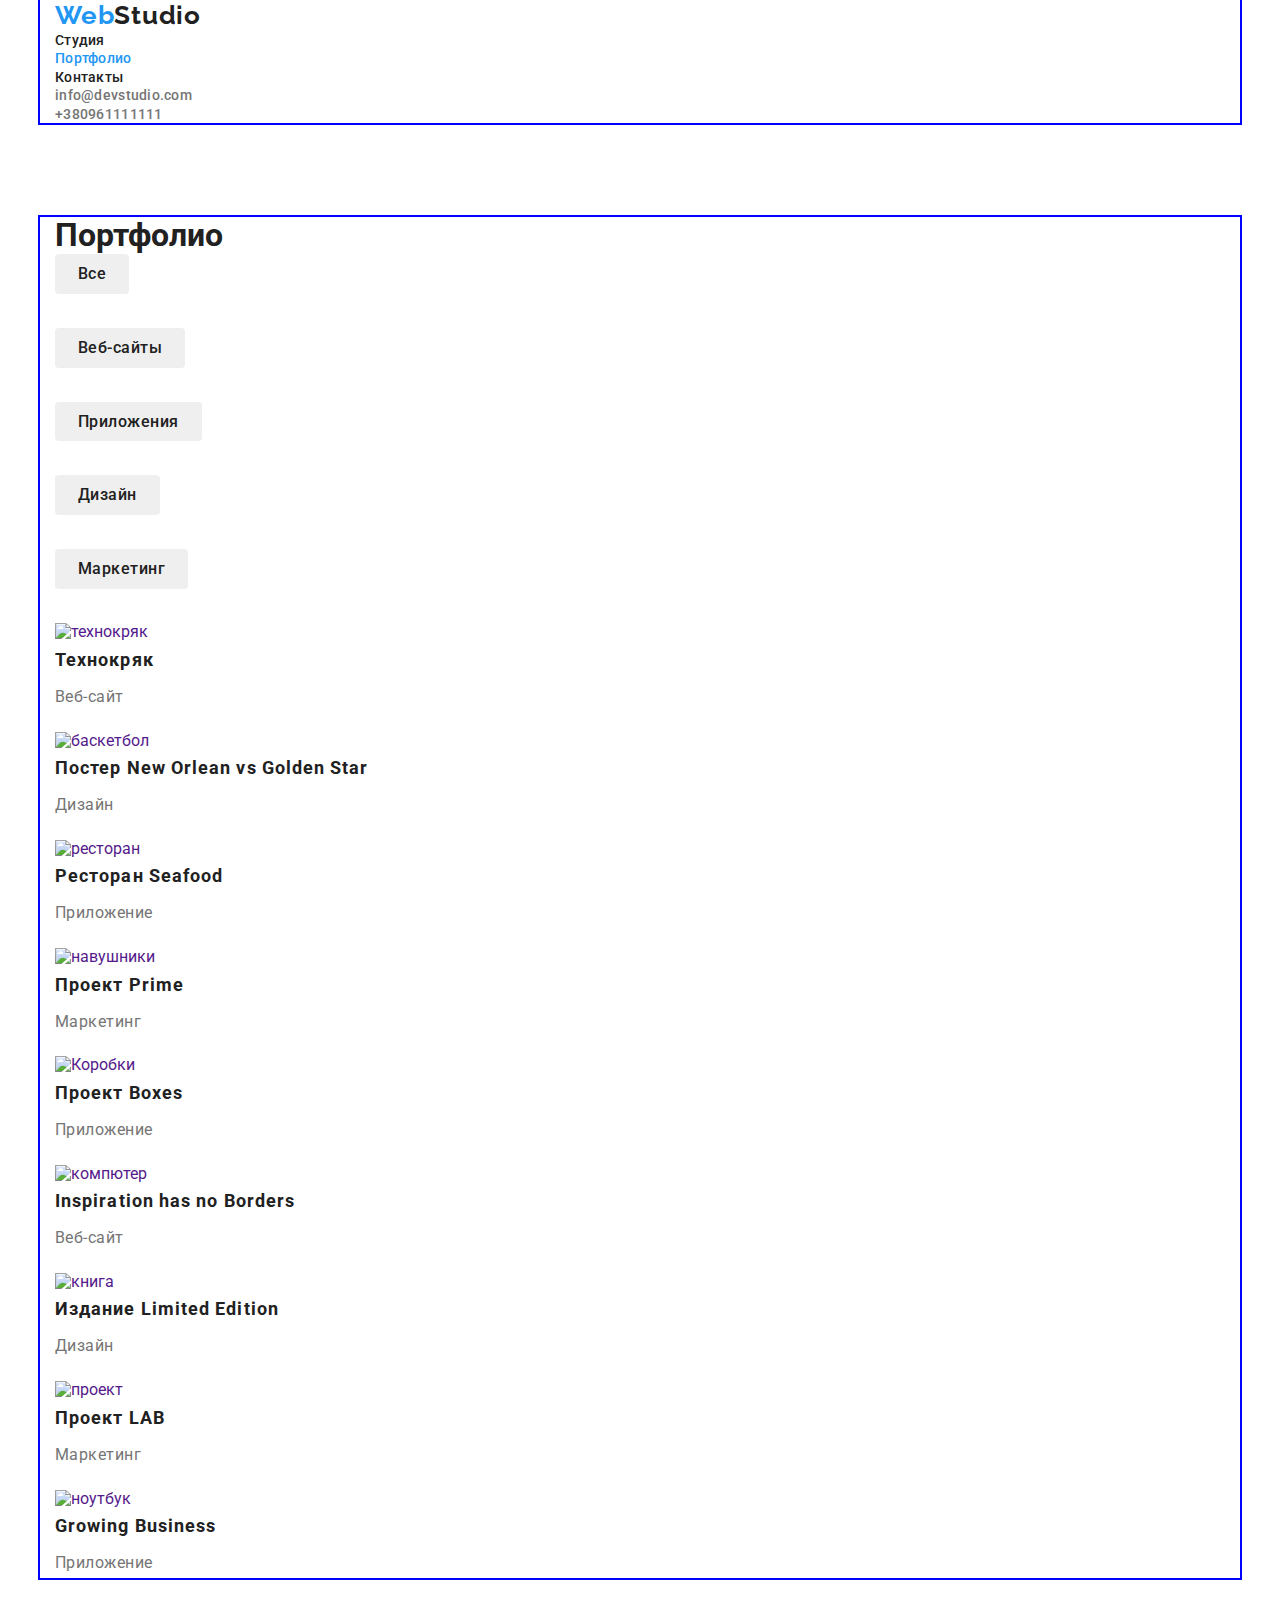
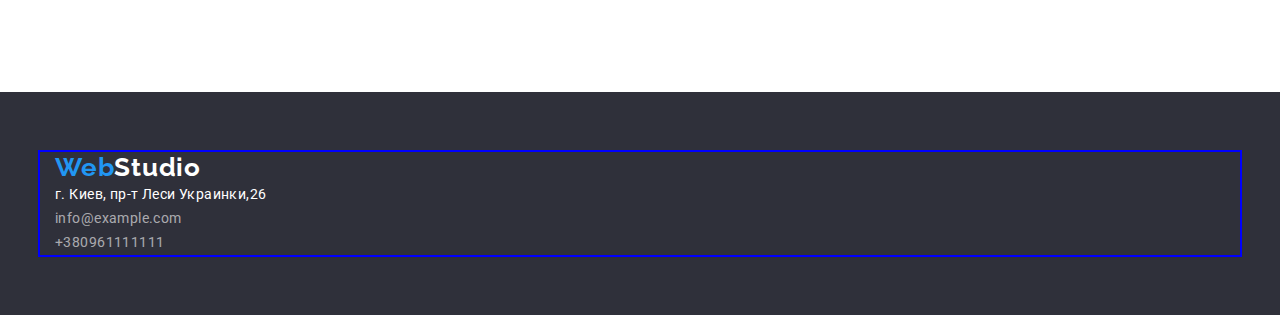
==== portfolio.html @ 2042272e "border" ====
<!DOCTYPE html>
<html lang="ru">
<head>
    <meta charset="UTF-8">
    <meta http-equiv="X-UA-Compatible" content="IE=edge">
    <meta name="viewport" content="width=device-width, initial-scale=1.0">
    <title>goit-markup-hw-02</title>
    <link rel="preconnect" href="https://fonts.googleapis.com">
    <link rel="preconnect" href="https://fonts.gstatic.com" crossorigin>
    <link href="https://fonts.googleapis.com/css2?family=Raleway:wght@700&family=Roboto:wght@400;500;700;900&display=swap" rel="stylesheet">
    <link rel="stylesheet" href="https://cdnjs.cloudflare.com/ajax/libs/modern-normalize/1.1.0/modern-normalize.min.css">
    <link rel="stylesheet" href="./css/styles.css" />
</head>
<body class="body">
    <header class="header">
        <div class="container">
            <nav>
                <a href="" class="logo link">Web<Span class="logo-park link">Studio</Span></a>
                <ul class="site-nav link">
                    <li><a href="./index.html" class="link">Студия</a></li>
                    <li><a href="" class="link current">Портфолио</a></li>
                    <li><a href="" class="link">Контакты</a></li>
                </ul>
            </nav>
            <ul class=" contact-type list">
                <li><a href="mailto:info@devstudio.com" class="link">info@devstudio.com</a></li>
                <li><a href="tel:+380961111111" class="link">+380961111111</a></li>
            </ul>
        </div>
    </header>
    <main>
        <section class="position">
            <div class="container">
                <h1>Портфолио</h1>
                <ul class="portfolio-section list">
                    <li><button type="button" class="button-item">Все</button></li>
                    <li><button type="button" class="button-item">Веб-сайты</button></li>
                    <li><button type="button" class="button-item">Приложения</button></li>
                    <li><button type="button" class="button-item">Дизайн</button></li>
                    <li><button type="button" class="button-item">Маркетинг</button></li>
                </ul>
                <ul>
                    <li>
                        <a href="" class="portfolio link">
                            <img src="./images/photo8.jpg" alt="технокряк" width="370">
                            <div>
                                <h2 class="name link">Технокряк</h2>
                                <p class="descriptions link">Веб-сайт</p>
                            </div>
                        </a>
                    </li>
                    <li>
                        <a href="" class="portfolio link">
                            <img src="./images/photo9.jpg" alt="баскетбол" width="370">
                            <div>
                                <h2 class="name link">Постер New Orlean vs Golden Star</h2>
                                <p class="descriptions link">Дизайн</p>
                            </div>
                        </a>
                    </li>
                    <li>
                        <a href="" class="portfolio link">
                            <img src="./images/photo10.jpg" alt="ресторан" width="370">
                            <div>
                                <h2 class="name link">Ресторан Seafood</h2>
                                <p class="descriptions link">Приложение</p>
                            </div>
                        </a>
                    </li>
                    <li>
                        <a href="" class="portfolio link">
                            <img src="./images/photo11.jpg" alt="навушники" width="370">
                            <div>
                                <h2 class="name link">Проект Prime</h2>
                                <p class="descriptions link">Маркетинг</p>
                            </div>
                        </a>
                    </li>
                    <li>
                        <a href="" class="portfolio link">
                            <img src="./images/photo12.jpg" alt="Коробки" width="370">
                           <div>
                                <h2 class="name link">Проект Boxes</h2>
                                <p class="descriptions link">Приложение</p>
                           </div>
                        </a>
                    </li>
                    <li>
                        <a href="" class="portfolio link">
                            <img src="./images/photo13.jpg" alt="компютер" width="370">
                            <div>
                                <h2 class="name link">Inspiration has no Borders</h2>
                                <p class="descriptions link">Веб-сайт</p>
                            </div>
                        </a>
                    </li>
                    <li>
                        <a href="" class="portfolio link">
                            <img src="./images/photo14.jpg" alt="книга" width="370">
                            <div>
                                <h2 class="name link">Издание Limited Edition</h2>
                                <p class="descriptions link">Дизайн</p>
                            </div>
                        </a>
                    </li>
                    <li>
                        <a href="" class="portfolio link">
                            <img src="./images/photo15.jpg" alt="проект" width="370">
                            <div>
                                <h2 class="name link">Проект LAB</h2>
                                <p class="descriptions link">Маркетинг</p>
                            </div>
                        </a>
                    </li>
                    <li>
                        <a href="" class="portfolio link">
                            <img src="./images/photo16.jpg" alt="ноутбук" width="370">
                            <div>
                                <h2 class="name link">Growing Business</h2>
                                <p class="descriptions link">Приложение</p>
                           </div>
                        </a>
                    </li>
                </ul>
            </div>

    </section>
</main>
<footer class="footer">
    <div class="container">
        <a href="" class="logo link">Web<Span class="logo-page link">Studio</Span></a>
        <address class="footer-page list">
            <ul>
                <li><a href="" class="footer-link link">г. Киев, пр-т Леси Украинки,26</a></li>
                <li><a href="mailto:info@example.com" class="link">info@example.com</a></li>
                <li><a href="tel:+380961111111" class="link ">+380961111111</a></li>
            </ul>
        </address>
    </div>
</footer>
</body>
</html>
---- css/styles.css ----
html{
    box-sizing: border-box;
}

*,
*::before 
*::after {
    box-sizing: inherit;
}
:root{
    --primary-tex-color: #212121;
    --title-text-color: #757575;
    --accent-color: #2F303A;
    --link-color: #2196F3;
    --item-color: #FFFFFF;
    --button-color: #188CE8;
    --adress-color:rgba(255, 255, 255, 0.6); 
}
.body{
    font-family: "Roboto", sans-serif;
    color: var(--primary-tex-color);
}
ul{
    list-style: none;
    padding: 0;
    margin: 0;
}
.link{
    text-decoration: none;
}
h1,
h2,
h3,
p{
    padding: 0;
    margin: 0;
}
.container{
    margin: 0 auto;
    padding-left: 15px;
    padding-right: 15px;
    width: 1200px;
    outline: 2px solid blue
}
/*------------------------------LOGO------------*/

.logo{
    color:var(--link-color);
    font-family: 'Raleway';
    font-weight: 700;
    font-size: 26px;
    line-height: 1.19;
    letter-spacing: 0.03em;
    text-decoration: none;
    margin-bottom: 25px;
    margin-top: 24px;
    margin-right: 93px;
}

.logo-park{
    color: var(--primary-tex-color);
}
/*------------------------------PAGES------------*/

.site-nav .link{
    color: var(--primary-tex-color);
    font-weight: 500;
    font-size: 14px;
    line-height: 1.14;
    letter-spacing: 0.02em;
    text-decoration: none;
}
.site-nav .link:hover, 
.site-nav .link:focus{
    color: var(--link-color);
}
.site-nav .current{
    color: var(--link-color);
}   

/*------------------------------CONTACT------------*/

.contact-type .link{
    color: var(--title-text-color);
    font-weight: 500;
    font-size: 14px;
    line-height: 1.14;
    letter-spacing: 0.02em;
}

.contact-type .link:hover,
.contact-type .link:focus{
    color: var(--link-color);
}
/*------------------------------BISNESS------------*/
.bisness{
    background-color: var(--accent-color);
    line-height: 1.36;
    text-align: center;
    letter-spacing: 0.06em;
    padding-top: 200px;
    padding-bottom: 200px;
}
.bisness-title{
    color: var(--item-color);
    margin-top: 0;
    font-weight: 900;
    font-size: 44px;
    margin-bottom: 30px;
}
.button{
    color: var(--item-color);
    background-color: var(--link-color);
    border-radius: 4px;
    padding: 10px 32px;
    display: inline-block;
    align-items: center;
    font-family: inherit;
    font-weight: 700;
    font-size: 16px;
    line-height: 1.87;
    letter-spacing: 0.06em;
    cursor: pointer;
    margin-top: 0px;
    margin-bottom: 200px;
}

.button-list:hover,
.button-list:focus{
background-color:var(--button-color);
}
.button-item{
    color: var(--primary-tex-color);
    font-family: inherit;
    border-radius: 4px;
    padding: 6px 22px;
    font-weight: 500;
    font-size: 16px;
    line-height: 1.62;
    text-align: center;
    letter-spacing: 0.03em;
    cursor: pointer;
    text-align: center;
    border: 1px solid transparent;
    margin-top: 0px;
    margin-bottom: 34px;
    
}
.button-item:hover,
.button-item:focus{
    color: var(--item-color);
    background-color: var(--link-color);
}
/*------------------------------stage------------*/

.section-title{
    padding-top: 94px;
    padding-bottom: 10px;
}
.section-item .title{
    color: var(--primary-tex-color);
    font-weight: 700;
    font-size: 14px;
    line-height: 1.14;
    letter-spacing: 0.03em;
    text-transform:uppercase ;
    margin-top: 0px;
    margin-bottom: 10px;
}
.section-item .text{
    color: var(--title-text-color);
    font-size: 14px;
    line-height: 1.71;
    letter-spacing: 0.03em;
    margin-top: 0px;
    margin-bottom: 94px;
}
/*------------------------------WORK------------*/

.section-work{
    color: var(--primary-tex-color);
    font-weight: 700;
    font-size: 36px;
    line-height: 1.16;
    text-align: center;
    letter-spacing: 0.03em;
    margin-top: 0px;
    margin-bottom: 50px;
}
.icons{
    margin-top: 0px;
    margin-bottom: 94px;
}
.section-work-time{
    color: var(--primary-tex-color);
    font-weight: 700;
    font-size: 36px;
    line-height: 1.16;
    text-align: center;
    letter-spacing: 0.03em;
    padding-top: 94px;
    padding-bottom: 50px;
}

.hero{
    color: var(--primary-tex-color);
    font-weight: 500;
    font-size: 16px;
    line-height: 1.18;
    letter-spacing: 0.03em;
    margin-top: 0px;
    margin-bottom: 10px;
}
.specialty{
    color: var(--title-text-color);
    font-size: 16px;
    line-height: 1.18;
    letter-spacing: 0.03em;
    margin-top: 0px;
    margin-bottom: 30px;
}
/*------------------------------FOOTTER------------*/

.footer{
    background-color: var(--accent-color);
    padding-bottom: 60px;
    padding-top: 60px;
}

.logo-page{
    color: var(--item-color);
}

.footer-page .link{
    color: var(--adress-color);
    font-style: normal;
    font-size: 14px;
    line-height: 1.71;
    letter-spacing: 0.03em;
}
.footer-page .footer-link{
    color: var(--item-color);
    margin-top: 0px;
    margin-bottom: 9px;
}

.footer-page .link:hover,
.footer-page .link:focus{
    color: var(--item-color);
}
    
/*------------------------------PORTFOLIO------------*/


.position{
    padding-top: 94px;
    padding-bottom: 94px;
}
.portfolio .name{
    color: var(--primary-tex-color);
    font-weight: 700;
    font-size: 18px;
    line-height: 2;
    letter-spacing: 0.06em;
    margin-top: 0px;
    margin-bottom: 4px;
}

.position .descriptions{
    color: var(--title-text-color);
    font-size: 16px;
    line-height: 1.87;
    letter-spacing: 0.03em;
    margin-top: 0px;
    margin-bottom: 20px;
}
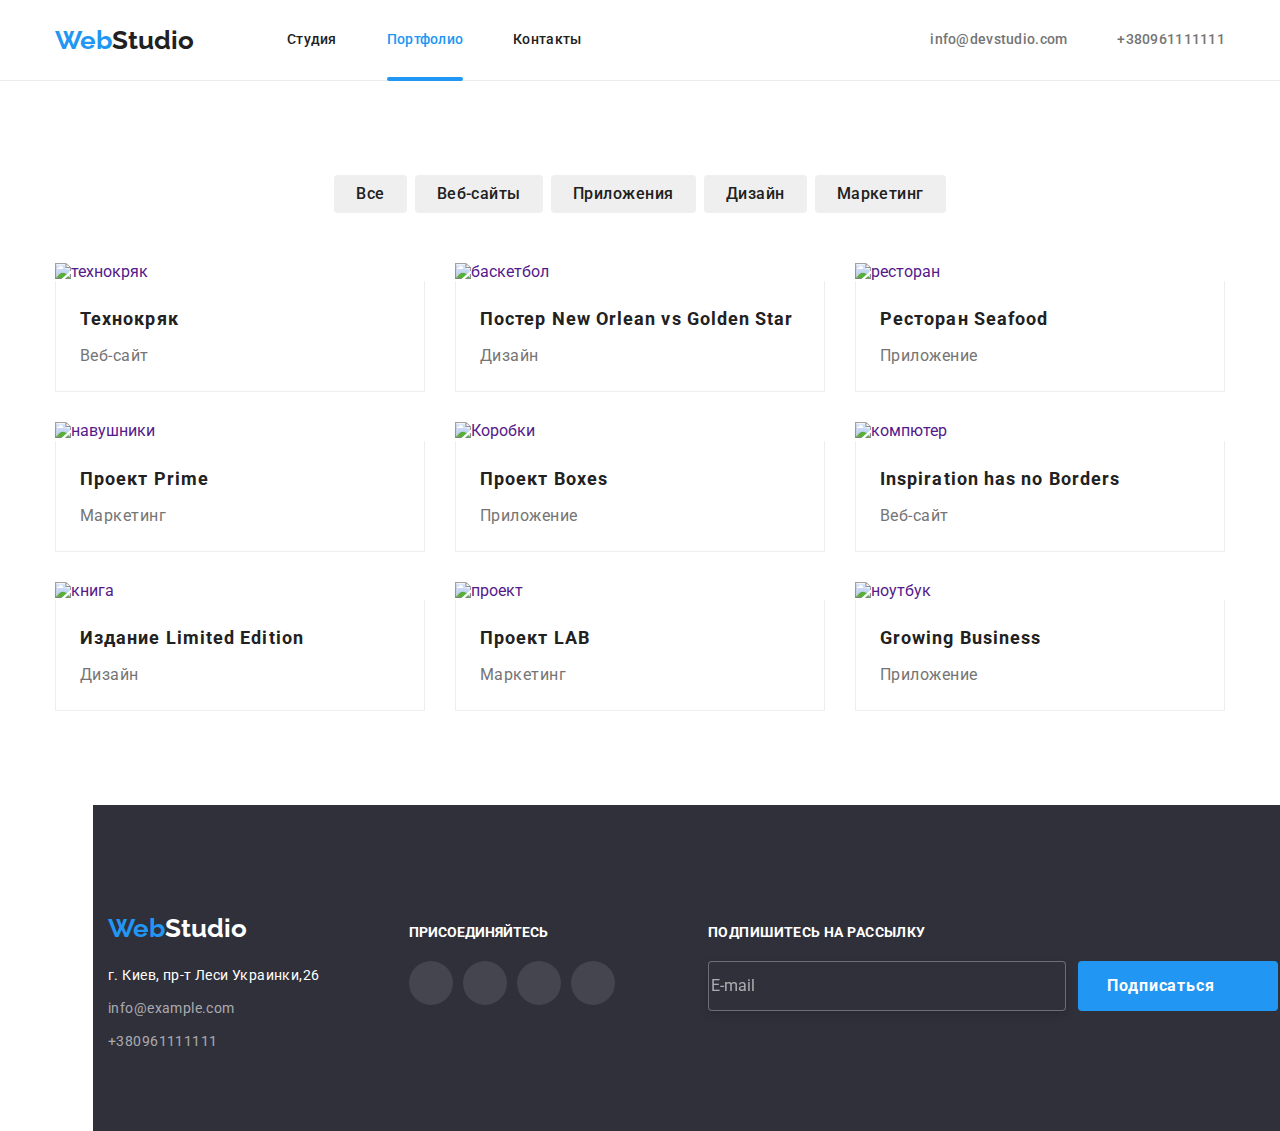
==== commit 431f0731: "дз7" ====
--- a/portfolio.html
+++ b/portfolio.html
@@ -1,142 +1,282 @@
 <!DOCTYPE html>
 <html lang="ru">
+
 <head>
     <meta charset="UTF-8">
     <meta http-equiv="X-UA-Compatible" content="IE=edge">
     <meta name="viewport" content="width=device-width, initial-scale=1.0">
-    <title>goit-markup-hw-02</title>
+    <title>goit-markup-hw-07</title>
     <link rel="preconnect" href="https://fonts.googleapis.com">
     <link rel="preconnect" href="https://fonts.gstatic.com" crossorigin>
-    <link href="https://fonts.googleapis.com/css2?family=Raleway:wght@700&family=Roboto:wght@400;500;700;900&display=swap" rel="stylesheet">
-    <link rel="stylesheet" href="https://cdnjs.cloudflare.com/ajax/libs/modern-normalize/1.1.0/modern-normalize.min.css">
-    <link rel="stylesheet" href="./css/styles.css" />
+    <link
+        href="https://fonts.googleapis.com/css2?family=Raleway:wght@700&family=Roboto:wght@400;500;700;900&display=swap"
+        rel="stylesheet">
+    <link rel="stylesheet"
+        href="https://cdnjs.cloudflare.com/ajax/libs/modern-normalize/1.1.0/modern-normalize.min.css">
+    <link rel="stylesheet" href="./css/main.min.css">
+
 </head>
-<body class="body">
+
+<body>
     <header class="header">
-        <div class="container">
-            <nav>
-                <a href="" class="logo link">Web<Span class="logo-park link">Studio</Span></a>
-                <ul class="site-nav link">
-                    <li><a href="./index.html" class="link">Студия</a></li>
-                    <li><a href="" class="link current">Портфолио</a></li>
-                    <li><a href="" class="link">Контакты</a></li>
+        <div class="container container__header">
+            <nav class="header-nav">
+                <a href="" class="logo">Web<Span class="logo__park">Studio</Span></a>
+                <ul class="site-nav">
+                    <li class="site-nav__item"><a href="./index.html" class="site-nav__link">Студия</a></li>
+                    <li class="site-nav__item"><a href="" class="site-nav__link site-nav__link--current">Портфолио</a>
+                    </li>
+                    <li class="site-nav__item"><a href="" class="site-nav__link">Контакты</a></li>
                 </ul>
             </nav>
-            <ul class=" contact-type list">
-                <li><a href="mailto:info@devstudio.com" class="link">info@devstudio.com</a></li>
-                <li><a href="tel:+380961111111" class="link">+380961111111</a></li>
+            <ul class="contact-top">
+                <li class="contact-top__item">
+                    <a href="mailto:info@devstudio.com" class="contact-top__link link">
+                        <svg class="contact-top__icon" width="16" height="12">
+                            <use href="./images/icons.svd/symbol-defs.svg#icon-gmail"></use>
+                        </svg> info@devstudio.com
+                    </a>
+                </li>
+                <li class="contact-top__item">
+                    <a href="tel:+380961111111 " class="contact-top__link link">
+                        <svg class="contact-top__icon" width="10" height="16">
+                            <use href="./images/icons.svd/symbol-defs.svg#icon-smartphone"></use>
+                        </svg> +380961111111
+                    </a>
+                </li>
             </ul>
         </div>
     </header>
-    <main>
-        <section class="position">
-            <div class="container">
-                <h1>Портфолио</h1>
-                <ul class="portfolio-section list">
-                    <li><button type="button" class="button-item">Все</button></li>
-                    <li><button type="button" class="button-item">Веб-сайты</button></li>
-                    <li><button type="button" class="button-item">Приложения</button></li>
-                    <li><button type="button" class="button-item">Дизайн</button></li>
-                    <li><button type="button" class="button-item">Маркетинг</button></li>
-                </ul>
-                <ul>
-                    <li>
-                        <a href="" class="portfolio link">
+<main>
+    <section class="section">
+        <div class="container">
+            <h1 class="visually-hidden">Портфолио</h1>
+            <ul class="button list">
+                <li class="button__link"><button type="button" class="button__item">Все</button></li>
+                <li class="button__link"><button type="button" class="button__item">Веб-сайты</button></li>
+                <li class="button__link"><button type="button" class="button__item">Приложения</button></li>
+                <li class="button__link"><button type="button" class="button__item">Дизайн</button></li>
+                <li class="button__link"><button type="button" class="button__item">Маркетинг</button></li>
+            </ul>
+            <ul class="features-title">
+                <li class="feature">
+                    <a href="" class="feature__portfolio link">
+                        <div class="feature__box">
                             <img src="./images/photo8.jpg" alt="технокряк" width="370">
-                            <div>
-                                <h2 class="name link">Технокряк</h2>
-                                <p class="descriptions link">Веб-сайт</p>
-                            </div>
-                        </a>
-                    </li>
-                    <li>
-                        <a href="" class="portfolio link">
+                            <div class="text-overlay">
+                                <p class="text-overlay__box">Ресурс предлагает комплексные предложения с разным уровнем
+                                    функционала и сервисов. Все это
+                                    позволит посетителю получить исчерпывающие сведения о компании или частном лице.</p>
+                            </div>
+                        </div>
+                        <div class="flex-element">
+                            <h2 class="flex-element__name link">Технокряк</h2>
+                            <p class="flex-element__descriptions link">Веб-сайт</p>
+                        </div>
+                    </a>
+                </li>
+                <li class="feature">
+                    <a href="" class="feature__portfolio link">
+                        <div class="feature__box">
                             <img src="./images/photo9.jpg" alt="баскетбол" width="370">
-                            <div>
-                                <h2 class="name link">Постер New Orlean vs Golden Star</h2>
-                                <p class="descriptions link">Дизайн</p>
-                            </div>
-                        </a>
-                    </li>
-                    <li>
-                        <a href="" class="portfolio link">
+                            <div class="text-overlay">
+                                <p class="text-overlay__box">Ресурс предлагает комплексные предложения с разным уровнем
+                                    функционала и сервисов. Все это
+                                    позволит посетителю получить исчерпывающие сведения о компании или частном лице.</p>
+                            </div>
+                        </div>
+                        <div class="flex-element">
+                            <h2 class="flex-element__name link">Постер New Orlean vs Golden Star</h2>
+                            <p class="flex-element__descriptions link">Дизайн</p>
+                        </div>
+                    </a>
+                </li>
+                <li class="feature">
+                    <a href="" class="feature__portfolio link">
+                        <div class="feature__box">
                             <img src="./images/photo10.jpg" alt="ресторан" width="370">
-                            <div>
-                                <h2 class="name link">Ресторан Seafood</h2>
-                                <p class="descriptions link">Приложение</p>
-                            </div>
-                        </a>
-                    </li>
-                    <li>
-                        <a href="" class="portfolio link">
+                            <div class="text-overlay">
+                                <p class="text-overlay__box">Ресурс предлагает комплексные предложения с разным уровнем
+                                    функционала и сервисов. Все это
+                                    позволит посетителю получить исчерпывающие сведения о компании или частном лице.</p>
+                            </div>
+                        </div>
+                        <div class="flex-element">
+                            <h2 class="flex-element__name link">Ресторан Seafood</h2>
+                            <p class="flex-element__descriptions link">Приложение</p>
+                        </div>
+                    </a>
+                </li>
+                <li class="feature">
+                    <a href="" class="feature__portfolio link">
+                        <div class="feature__box">
                             <img src="./images/photo11.jpg" alt="навушники" width="370">
-                            <div>
-                                <h2 class="name link">Проект Prime</h2>
-                                <p class="descriptions link">Маркетинг</p>
-                            </div>
-                        </a>
-                    </li>
-                    <li>
-                        <a href="" class="portfolio link">
+                            <div class="text-overlay">
+                                <p class="text-overlay__box">Ресурс предлагает комплексные предложения с разным уровнем
+                                    функционала и сервисов. Все это
+                                    позволит посетителю получить исчерпывающие сведения о компании или частном лице.</p>
+                            </div>
+                        </div>
+                        <div class="flex-element">
+                            <h2 class="flex-element__name link">Проект Prime</h2>
+                            <p class="flex-element__descriptions link">Маркетинг</p>
+                        </div>
+                    </a>
+                </li>
+                <li class="feature">
+                    <a href="" class="feature__portfolio link">
+                        <div class="feature__box">
                             <img src="./images/photo12.jpg" alt="Коробки" width="370">
-                           <div>
-                                <h2 class="name link">Проект Boxes</h2>
-                                <p class="descriptions link">Приложение</p>
-                           </div>
-                        </a>
-                    </li>
-                    <li>
-                        <a href="" class="portfolio link">
+                            <div class="text-overlay">
+                                <p class="text-overlay__box">Ресурс предлагает комплексные предложения с разным уровнем
+                                    функционала и сервисов. Все это
+                                    позволит посетителю получить исчерпывающие сведения о компании или частном лице.</p>
+                            </div>
+                        </div>
+                        <div class="flex-element">
+                            <h2 class="flex-element__name link">Проект Boxes</h2>
+                            <p class="flex-element__descriptions link">Приложение</p>
+                        </div>
+                    </a>
+                </li>
+                <li class="feature">
+                    <a href="" class="feature__portfolio link">
+                        <div class="feature__box">
                             <img src="./images/photo13.jpg" alt="компютер" width="370">
-                            <div>
-                                <h2 class="name link">Inspiration has no Borders</h2>
-                                <p class="descriptions link">Веб-сайт</p>
-                            </div>
-                        </a>
-                    </li>
-                    <li>
-                        <a href="" class="portfolio link">
+                            <div class="text-overlay">
+                                <p class="text-overlay__box">Ресурс предлагает комплексные предложения с разным уровнем
+                                    функционала и сервисов. Все это
+                                    позволит посетителю получить исчерпывающие сведения о компании или частном лице.</p>
+                            </div>
+                        </div>
+                        <div class="flex-element">
+                            <h2 class="flex-element__name link">Inspiration has no Borders</h2>
+                            <p class="flex-element__descriptions link">Веб-сайт</p>
+                        </div>
+                    </a>
+                </li>
+                <li class="feature">
+                    <a href="" class="feature__portfolio link">
+                        <div class="feature__box">
                             <img src="./images/photo14.jpg" alt="книга" width="370">
-                            <div>
-                                <h2 class="name link">Издание Limited Edition</h2>
-                                <p class="descriptions link">Дизайн</p>
-                            </div>
-                        </a>
-                    </li>
-                    <li>
-                        <a href="" class="portfolio link">
+                            <div class="text-overlay">
+                                <p class="text-overlay__box">Ресурс предлагает комплексные предложения с разным уровнем
+                                    функционала и сервисов. Все это
+                                    позволит посетителю получить исчерпывающие сведения о компании или частном лице.</p>
+                            </div>
+                        </div>
+                        <div class="flex-element">
+                            <h2 class="flex-element__name link">Издание Limited Edition</h2>
+                            <p class="flex-element__descriptions link">Дизайн</p>
+                        </div>
+                    </a>
+                </li>
+                <li class="feature">
+                    <a href="" class="feature__portfolio link">
+                        <div class="feature__box">
                             <img src="./images/photo15.jpg" alt="проект" width="370">
-                            <div>
-                                <h2 class="name link">Проект LAB</h2>
-                                <p class="descriptions link">Маркетинг</p>
-                            </div>
-                        </a>
-                    </li>
-                    <li>
-                        <a href="" class="portfolio link">
+                            <div class="text-overlay">
+                                <p class="text-overlay__box">Ресурс предлагает комплексные предложения с разным уровнем
+                                    функционала и сервисов. Все это
+                                    позволит посетителю получить исчерпывающие сведения о компании или частном лице.</p>
+                            </div>
+                        </div>
+                        <div class="flex-element">
+                            <h2 class="flex-element__name link">Проект LAB</h2>
+                            <p class="flex-element__descriptions link">Маркетинг</p>
+                        </div>
+                    </a>
+                </li>
+                <li class="feature">
+                    <a href="" class="feature__portfolio link">
+                        <div class="feature__box">
                             <img src="./images/photo16.jpg" alt="ноутбук" width="370">
-                            <div>
-                                <h2 class="name link">Growing Business</h2>
-                                <p class="descriptions link">Приложение</p>
-                           </div>
-                        </a>
-                    </li>
-                </ul>
+                            <div class="text-overlay">
+                                <p class="text-overlay__box">Ресурс предлагает комплексные предложения с разным уровнем
+                                    функционала и сервисов. Все это
+                                    позволит посетителю получить исчерпывающие сведения о компании или частном лице.</p>
+                            </div>
+                        </div>
+                        <div class="flex-element">
+                            <h2 class="flex-element__name link">Growing Business</h2>
+                            <p class="flex-element__descriptions link">Приложение</p>
+                        </div>
+                    </a>
+                </li>
+            </ul>
             </div>
-
-    </section>
+            
+            </section>
 </main>
 <footer class="footer">
     <div class="container">
-        <a href="" class="logo link">Web<Span class="logo-page link">Studio</Span></a>
-        <address class="footer-page list">
-            <ul>
-                <li><a href="" class="footer-link link">г. Киев, пр-т Леси Украинки,26</a></li>
-                <li><a href="mailto:info@example.com" class="link">info@example.com</a></li>
-                <li><a href="tel:+380961111111" class="link ">+380961111111</a></li>
-            </ul>
-        </address>
+        <div class="information-contact">
+            <div class="address">
+                <a href="" class="address__logo address__poster link">Web<Span
+                        class="address__page link">Studio</Span></a>
+                <address class="footer-page list">
+                    <ul>
+                        <li class="footer-page__item"><a href="" class="footer-page__adressa link">г. Киев, пр-т Леси
+                                Украинки,26</a>
+                        </li>
+                        <li class="footer-page__item"><a href="mailto:info@example.com"
+                                class="footer-page__link link">info@example.com</a></li>
+                        <li class="footer-page__item"><a href="tel:+380961111111"
+                                class="footer-page__link link">+380961111111</a>
+                        </li>
+                    </ul>
+                </address>
+            </div>
+            <div class=" contact-soc-contact">
+                <p class="contact-soc-list">ПРИСОЕДИНЯЙТЕСЬ</p>
+                <ul class="contact-soc">
+                    <li class="contact-soc__item">
+                        <a href="" class="contact-soc__link">
+                            <svg class="contact-soc__icon" width="20" height="20">
+                                <use href="./images/icons.svd/symbol-defs.svg#icon-instagram-2"></use>
+                            </svg>
+                        </a>
+                    </li>
+                    <li class="contact-soc__item">
+                        <a href="" class="contact-soc__link">
+                            <svg class="contact-soc__icon" width="20" height="20">
+                                <use href="./images/icons.svd/symbol-defs.svg#icon-twitter-1"></use>
+                            </svg>
+                        </a>
+                    </li>
+                    <li class="contact-soc__item">
+                        <a href="" class="contact-soc__link">
+                            <svg class="contact-soc__icon" width="20" height="20">
+                                <use href="./images/icons.svd/symbol-defs.svg#icon-facebook-1"></use>
+                            </svg>
+                        </a>
+                    </li>
+                    <li class="contact-soc__item">
+                        <a href="" class="contact-soc__link">
+                            <svg class="contact-soc__icon" width="20" height="20">
+                                <use href="./images/icons.svd/symbol-defs.svg#icon-linkedin-1"></use>
+                            </svg>
+                        </a>
+                    </li>
+                </ul>
+            </div>
+            <form class="footer">
+                <p class="footer__promotion">Подпишитесь на рассылку</p>
+                <div class="footer-form">
+                    <label class="footer-form__field">
+                        <input type="text" name="user-email" class="footer-form__submit" placeholder="E-mail">
+                    </label>
+                    <button type="submit" class="footer-form__btn btn--light">
+                        Подписаться
+                        <svg class="footer-form-icon" width="24" height="24">
+                            <use href="./images/icons.svd/symbol-defs.svg#icon-icon-send-1"></use>
+                        </svg>
+                    </button>
+                </div>
+            </form>
+        </div>
     </div>
 </footer>
 </body>
+
 </html>--- a/css/main.min.css
+++ b/css/main.min.css
@@ -0,0 +1,2 @@
+:root{--primary-tex-color: #212121;--title-text-color: #757575;--accent-color: #2F303A;--link-color: #2196F3;--item-color: #FFFFFF;--button-color: #188CE8;--adress-color:rgba(255, 255, 255, 0.6);--solid-header: #ECECEC;--work-person:  #F5F4FA}.visually-hidden{position:absolute;width:1px;height:1px;margin:-1px;border:0;padding:0;white-space:nowrap;clip-path:inset(50%);clip:rect(0 0 0 0);overflow:hidden}.container{margin:0 auto;padding-left:15px;padding-right:15px;width:1200px}html{box-sizing:border-box}*,*::before *::after{box-sizing:inherit}body{font-family:"Roboto", sans-serif;color:var(--primary-tex-color)}ul{list-style:none;padding:0;margin:0}.link{text-decoration:none}h1,h2,h3,p{padding:0;margin:0}img{display:block;max-width:100%;height:auto}.header{border-bottom:1px solid var(--solid-header);background-color:var(--item-color)}.header-nav{display:flex;align-items:center}.container__header{display:flex;align-items:center}.logo{display:block;color:var(--link-color);font-family:'Raleway';font-weight:700;font-size:26px;line-height:1.19;text-decoration:none}.logo__park{color:var(--primary-tex-color)}.site-nav{display:flex;margin-left:93px}.site-nav .site-nav__item:not(:last-child){margin-right:50px}.site-nav .site-nav__link{display:block;padding-top:32px;padding-bottom:32px;color:var(--primary-tex-color);font-weight:500;font-size:14px;line-height:1.14;letter-spacing:0.02em;text-decoration:none;transition:color 250ms cubic-bezier(0.4, 0, 0.2, 1)}.site-nav .site-nav__link:hover,.site-nav .site-nav__link:focus{color:var(--link-color)}.site-nav .site-nav__link--current{color:var(--link-color)}.site-nav__link.site-nav__link--current{position:relative}.site-nav__link.site-nav__link--current::after{display:inline-block;content:"";position:absolute;left:0;width:100%;height:4px;bottom:-1px;border-radius:2px;background-color:var(--link-color)}.contact-top{display:flex;margin-left:auto}.contact-top .contact-top__link{display:block;padding-top:32px;padding-bottom:32px;color:var(--title-text-color);font-weight:500;font-size:14px;line-height:1.14;letter-spacing:0.02em;transition:color 250ms cubic-bezier(0.4, 0, 0.2, 1)}.contact-top .contact-top__link:hover,.contact-top .contact-top__link:focus{color:var(--link-color)}.contact-top .contact-top__item+.contact-top__item{margin-left:30px}.contact-top .contact-top__icon{fill:currentColor;margin-right:10px}.contact-top__item .contact-top__link{display:flex;align-items:center}.conect{background-color:var(--accent-color);line-height:1.36;text-align:center;letter-spacing:0.06em;padding-top:200px;padding-bottom:200px;max-width:1600px;height:600px;margin-left:auto;margin-right:auto;background-image:linear-gradient(rgba(47,48,58,0.4), rgba(47,48,58,0.4)),url(../images/photobisness1.jpg);background-position:center;background-size:cover;background-repeat:no-repeat}.conect__title{color:var(--item-color);margin-top:0;font-weight:900;font-size:44px;margin-bottom:30px}.conect__button{color:var(--item-color);background-color:var(--link-color);border-radius:4px;padding:10px 32px;display:inline-block;text-align:center;align-items:center;font-family:inherit;font-weight:700;font-size:16px;line-height:1.87;letter-spacing:0.06em;cursor:pointer;margin-top:0px;margin-bottom:0px;box-shadow:0px 4px 4px rgba(0,0,0,0.15);border:none}.button--light{color:var(--item-color)}.button-list{transition:background-color 250ms cubic-bezier(0.4, 0, 0.2, 1)}.button-list:hover,.button-list:focus{background-color:var(--button-color)}.visually{display:flex;justify-content:center}.visually__item:not(:last-child){margin-right:30px}.section{padding-top:94px;padding-bottom:94px}.visually__box{width:270px;height:120px;margin-top:0px;margin-bottom:30px;display:flex;justify-content:center;align-items:center;color:var(--primary-tex-color);background-color:var(--work-person);border-radius:4px}.visually__item.visually__title{color:var(--primary-tex-color);font-weight:700;font-size:14px;line-height:1.14;letter-spacing:0.03em;text-transform:uppercase;margin-top:0px;margin-bottom:10px}.visually__item .visually__text{color:var(--title-text-color);font-size:14px;line-height:1.71;letter-spacing:0.03em;margin-top:0px;margin-bottom:0px}.works{display:flex;flex-wrap:wrap;justify-content:center}.works__item:not(:last-child){margin-right:30px}.section__title{color:var(--primary-tex-color);font-weight:700;font-size:36px;line-height:1.16;text-align:center;letter-spacing:0.03em;margin-top:0px;margin-bottom:50px}.works__thumb{position:relative;display:flex;align-items:center;justify-content:center}.works__label{color:var(--item-color);font-style:normal;font-weight:bold;font-size:14px;line-height:1.14;letter-spacing:0.03em;text-transform:uppercase;display:flex;position:absolute;background-color:rgba(47,48,58,0.8);justify-content:center;align-items:center;right:0;bottom:0;width:370px;height:70px}.images{display:flex;flex-wrap:wrap}.images__item{margin-right:30px;box-shadow:0px 1px 3px rgba(0,0,0,0.12),0px 1px 1px rgba(0,0,0,0.14),0px 2px 1px rgba(0,0,0,0.2);border-radius:0px 0px 4px 4px;background-color:var(--item-color)}.images__item:last-child{margin:0px}.images__box{padding-top:30px;padding-bottom:30px;text-align:center}.images__title{color:var(--primary-tex-color);font-weight:500;font-size:16px;line-height:1.18;letter-spacing:0.03em;margin-top:0px;margin-bottom:10px}.images__text{color:var(--title-text-color);font-size:16px;line-height:1.18;letter-spacing:0.03em;margin-top:0px;margin-bottom:16px}.masters-soc{display:flex;justify-content:center}.masters-soc-item+.masters-soc-item{margin-left:10px}.masters-soc-link{width:44px;height:44px;border-radius:50%;display:flex;justify-content:center;align-items:center;color:#AFB1B8;transition:background-color 250ms cubic-bezier(0.4, 0, 0.2, 1),color 250ms cubic-bezier(0.4, 0, 0.2, 1)}.masters-soc-link:hover,.masters-soc-link:focus{background-color:#2196F3;color:#FFFFFF}.masters-soc-icon{fill:currentColor;transition:fill 250ms cubic-bezier(0.4, 0, 0.2, 1)}.clients{display:flex;justify-content:center;align-items:center}.clients__item+.clients__item{margin-left:30px}.clients__link{width:170px;height:92px;border-radius:4px;display:flex;justify-content:center;align-items:center;border:1px solid #AFB1B8;color:#AFB1B8;transition:border 250ms cubic-bezier(0.4, 0, 0.2, 1),color 250ms cubic-bezier(0.4, 0, 0.2, 1)}.clients__link:hover,.clients__link:focus{border:1px solid #2196F3;color:#2196F3}.clients__icon{fill:currentColor;transition:fill 250ms cubic-bezier(0.4, 0, 0.2, 1)}.footer{background-color:var(--accent-color);padding-bottom:60px;padding-top:60px}.address{flex-grow:1;margin-right:70px}.address__poster{margin-left:0;margin-top:0px;margin-bottom:20px}.address__page{color:var(--item-color)}.address__logo{display:block;color:var(--link-color);font-family:'Raleway';font-weight:700;font-size:26px;line-height:1.19;text-decoration:none}.footer-page .footer-page__link{color:var(--adress-color);font-style:normal;font-size:14px;line-height:1.71;letter-spacing:0.03em}.footer-page .footer-page__adressa{font-style:normal;font-size:14px;line-height:1.71;letter-spacing:0.03em;color:var(--item-color)}.footer-page__item:not(:last-child){margin-top:0px;margin-bottom:9px}.footer-page{transition:color 250ms cubic-bezier(0.4, 0, 0.2, 1)}.footer-page :hover,.footer-page:focus{color:var(--item-color)}.contact-soc-list{display:inline-block;color:var(--item-color);font-size:14px;line-height:1.14;font-weight:bold;text-transform:uppercase;margin-bottom:20px}.contact-soc{display:flex;flex-wrap:wrap;align-items:center}.contact-soc__link{width:44px;height:44px;display:flex;justify-content:center;align-items:center;border-radius:50%;fill:var(--item-color);background-color:rgba(255,255,255,0.1);transition:color 250ms cubic-bezier(0.4, 0, 0.2, 1),background-color 250ms cubic-bezier(0.4, 0, 0.2, 1)}.contact-soc__link:hover,.contact-soc__link:focus{background-color:var(--link-color);fill:var(--item-color)}.contact-soc__item{margin-right:10px}.contact-soc__item:last-child{margin-right:0}.information-contact{display:flex;align-items:baseline}.footer__promotion{display:inline-block;font-weight:bold;font-size:14px;line-height:1.14;letter-spacing:0.03em;text-transform:uppercase;color:var(--item-color);margin-bottom:20px}.footer{display:flex;flex-direction:column;fill:currentColor;margin-left:93px}.footer-form__submit{width:358px;height:50px;border:1px solid rgba(255,255,255,0.3);filter:drop-shadow(0px 4px 4px rgba(0,0,0,0.15));box-sizing:border-box;border-radius:4px;background-color:#2F303A;color:var(--item-color)}.footer-form__submit::placeholder{font-style:normal;font-weight:normal;font-size:16px;line-height:1.25;color:rgba(255,255,255,0.6)}.footer-form-icon{margin-left:10px;fill:var(--item-color)}.footer-form__btn{border:transparent;display:flex;text-align:center;justify-content:center;width:200px;height:50px;background-color:var(--link-color);border-radius:4px;font-weight:bold;font-size:16px;line-height:1.87;align-items:center;text-align:center;letter-spacing:0.06em;cursor:pointer;margin-left:12px;transition:box-shadow 250ms cubic-bezier(0.4, 0, 0.2, 1)}.footer-form__btn:hover,.footer-form__btn:focus{box-shadow:0px 4px 4px rgba(0,0,0,0.15)}.btn--light{color:var(--item-color)}.footer-form__field{display:flex}.footer-form{display:flex;flex-wrap:wrap}.button{display:flex;justify-content:center;flex-wrap:wrap;margin-bottom:50px}.button__item{color:var(--primary-tex-color);font-family:inherit;border-radius:4px;padding:6px 22px;font-weight:500;font-size:16px;line-height:1.62;text-align:center;letter-spacing:0.03em;cursor:pointer;border:transparent;transition:background-color 250ms cubic-bezier(0.4, 0, 0.2, 1),color 250ms cubic-bezier(0.4, 0, 0.2, 1),box-shadow 250ms cubic-bezier(0.4, 0, 0.2, 1)}.button__item:hover,.button__item:focus{color:var(--item-color);background-color:var(--link-color);box-shadow:0px 3px 1px rgba(0,0,0,0.1),0px 1px 2px rgba(0,0,0,0.08),0px 2px 2px rgba(0,0,0,0.12)}.button__link:not(:last-child){margin-right:8px}.features-title{gap:30px;display:flex;flex-wrap:wrap}.flex-element{padding:20px 24px;border:1px solid #eeeeee;border-top:none}.feature{display:block;width:370px;box-sizing:border-box}.feature:nth-child(3n){margin-right:0}.feature:nth-last-child(-n+3){margin-bottom:0}.feature:hover .text-overlay,.feature:focus .text-overlay{transform:translateY(0%)}.feature__link{transition:box-shadow 250ms cubic-bezier(0.4, 0, 0.2, 1)}.feature__link:hover,.feature__link:focus{display:block;box-shadow:0px 1px 1px rgba(0,0,0,0.12),0px 4px 4px rgba(0,0,0,0.06),1px 4px 6px rgba(0,0,0,0.16)}.feature .flex-element__name{color:var(--primary-tex-color);font-weight:700;font-size:18px;line-height:2;letter-spacing:0.06em;margin-top:0px;margin-bottom:4px}.section .flex-element__descriptions{color:var(--title-text-color);font-size:16px;line-height:1.87;letter-spacing:0.03em;margin-top:0px}.feature__box{position:relative;overflow:hidden}.text-overlay{position:absolute;display:flex;align-items:center;top:0;height:100%;padding:63px 24px;font-size:18px;line-height:1.15;background-color:rgba(33,150,243,0.9);transform:translateY(100%);transition:transform 250ms cubic-bezier(0.4, 0, 0.2, 1)}.text-overlay__box{display:flex;font-style:normal;font-weight:normal;letter-spacing:0.03em;font-size:18px;line-height:1.5;color:var(--item-color);margin:0}.backdrop{position:fixed;top:0;width:100%;height:100%;background-color:rgba(0,0,0,0.2);transition:opaсity 250ms cubic-bezier(0.4, 0, 0.2, 1),visibility 250ms cubic-bezier(0.4, 0, 0.2, 1);opacity:1}.backdrop.is-hidden.modal{transform:translate(-50%, -50%) scale(0.5)}.modal{position:absolute;width:528px;min-height:581px;background-color:var(--item-color);box-shadow:0px 1px 3px rgba(0,0,0,0.12),0px 1px 1px rgba(0,0,0,0.14),0px 2px 1px rgba(0,0,0,0.2);border-radius:4px;top:50%;left:50%;transform:translate(-50%, -50%) scale(1);transition:transform 250ms cubic-bezier(0.4, 0, 0.2, 1)}.modal__close-bt{position:absolute;padding:0;top:8px;right:8px;width:30px;height:30px;border-radius:50%;background-color:var(--item-color);border:1px solid rgba(0,0,0,0.1);box-sizing:border-box;cursor:pointer}.is-hidden{opacity:0;pointer-events:none;visibility:hidden}.forma{padding:40px}.forma__text{font-style:normal;font-weight:700;font-size:20px;line-height:1.15;text-align:center;letter-spacing:0.03em;color:var(--primary-tex-color);margin-bottom:12px}.forma__input{width:100%;height:45px;border:1px solid rgba(33,33,33,0.2);border-radius:4px;padding-left:41px;font:inherit;outline:none;transition:border 250ms cubic-bezier(0.4, 0, 0.2, 1)}.forma__input:focus{border:1px solid var(--link-color)}.forma__div{display:flex;flex-direction:column;position:relative;margin-bottom:10px}.forma__div textarea::placeholder{font-size:14px;line-height:1.14;letter-spacing:0.01em;color:rgba(117,117,117,0.5)}.forma__icons{position:absolute;top:50%;left:15px}.forma__div:focus-within>.forma__icons{fill:var(--link-color)}.comment-label{margin-bottom:20px}.forma__label{display:block;font-family:inherit;font-size:12px;line-height:1.16;letter-spacing:0.01em;color:var(--title-text-color);margin-bottom:4px}.forma__comment{width:100%;height:120px;border:1px solid rgba(33,33,33,0.2);border-radius:4px;padding:12px 16px;resize:none;outline:none}.forma__comment:focus{border:1px solid var(--link-color)}.forma__check-text{font-size:14px;line-height:1.71;letter-spacing:0.03em;color:#757575;display:flex;align-items:center;justify-content:center}.forma__check-text span{width:16px;height:15px;border:2px solid #000000;border-radius:3px;margin-right:8px;display:flex;align-items:center;justify-content:center}.forma__checkbox:checked+.forma__check-text span{background-color:var(--link-color);border:transparent}.forma__policy-link{display:flex;color:var(--link-color);margin-left:2px;font-family:inherit;font-size:14px;line-height:1.71;letter-spacing:0.03em}.forma__checkbox:checked+.forma__check-text .forma__check-icon{fill:#FFFFFF}.forma__submit-button{display:flex;color:var(--item-color);background-color:#2196F3;font-weight:700;font-size:16px;line-height:1.88;align-items:center;justify-content:center;text-align:center;letter-spacing:0.06em;cursor:pointer;margin-left:auto;margin-right:auto;margin-top:30px;box-shadow:0px 4px 4px rgba(0,0,0,0.15);border-radius:4px;padding:10px;min-width:200px;border:0;transition:background-color 250ms cubic-bezier(0.4, 0, 0.2, 1)}.forma__submit-button:hover,.forma__submit-button:focus{background-color:#188CE8}
+/*# sourceMappingURL=main.min.css.map */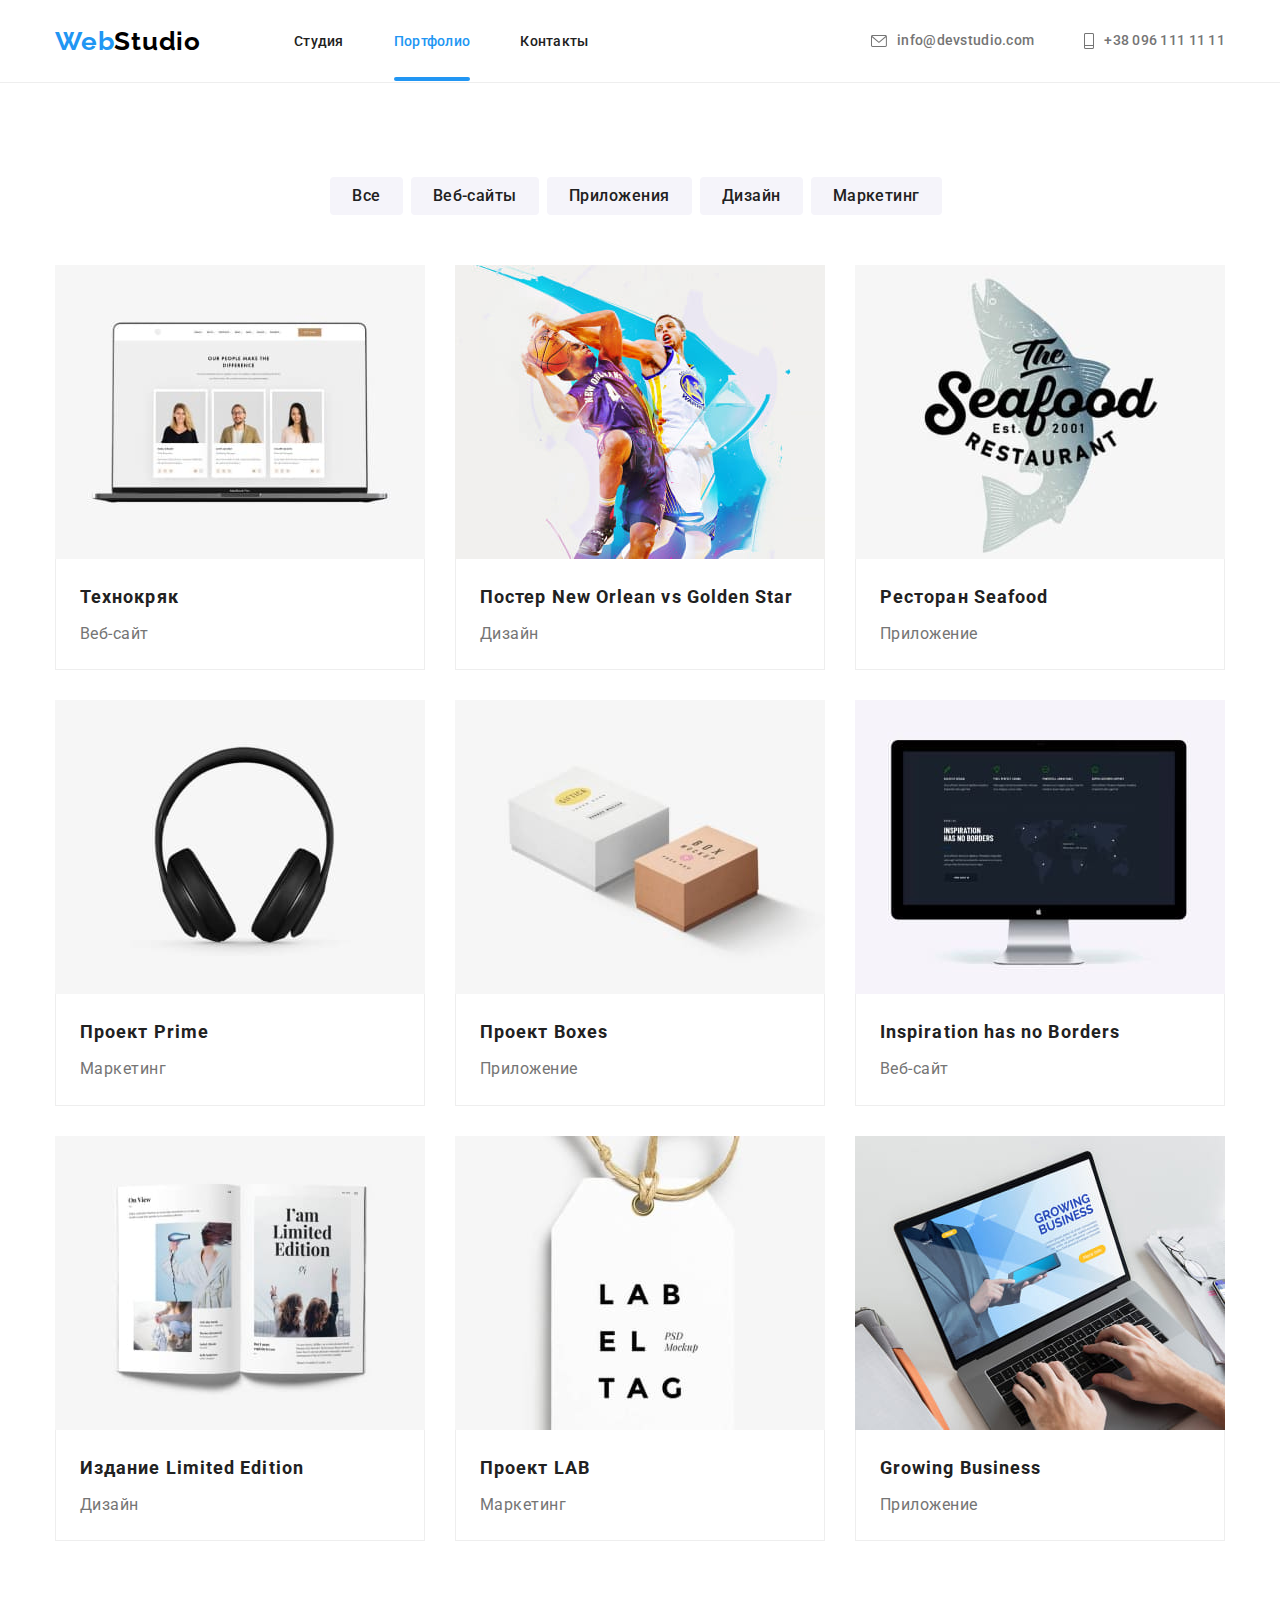
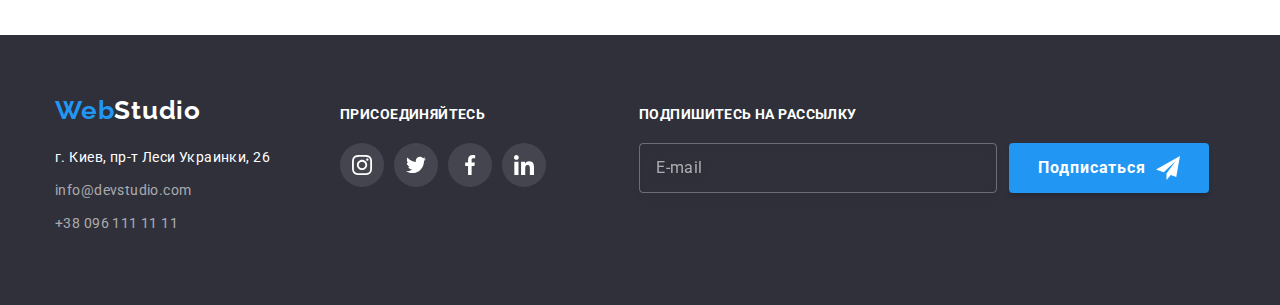
==== commit a6587a18: "дз8" ====
--- a/portfolio.html
+++ b/portfolio.html
@@ -1,282 +1,493 @@
 <!DOCTYPE html>
 <html lang="ru">
+  <head>
+    <meta charset="UTF-8" />
+    <meta http-equiv="X-UA-Compatible" content="IE=edge" />
+    <meta name="viewport" content="width=device-width, initial-scale=1.0" />
+    <title>Портфолио Webstudio - решения для бизнеса</title>
+    <link rel="preconnect" href="https://fonts.googleapis.com" />
+    <link rel="preconnect" href="https://fonts.gstatic.com" crossorigin />
+    <link
+      href="https://fonts.googleapis.com/css2?family=Raleway:wght@700&family=Roboto:wght@400;500;700;900&display=swap"
+      rel="stylesheet"
+    />
+    <link
+      rel="stylesheet"
+      href="https://cdnjs.cloudflare.com/ajax/libs/modern-normalize/1.1.0/modern-normalize.min.css"
+    />
+    <link rel="stylesheet" href="./css/main.min.css" />
+  </head>
 
-<head>
-    <meta charset="UTF-8">
-    <meta http-equiv="X-UA-Compatible" content="IE=edge">
-    <meta name="viewport" content="width=device-width, initial-scale=1.0">
-    <title>goit-markup-hw-07</title>
-    <link rel="preconnect" href="https://fonts.googleapis.com">
-    <link rel="preconnect" href="https://fonts.gstatic.com" crossorigin>
-    <link
-        href="https://fonts.googleapis.com/css2?family=Raleway:wght@700&family=Roboto:wght@400;500;700;900&display=swap"
-        rel="stylesheet">
-    <link rel="stylesheet"
-        href="https://cdnjs.cloudflare.com/ajax/libs/modern-normalize/1.1.0/modern-normalize.min.css">
-    <link rel="stylesheet" href="./css/main.min.css">
+  <body>
+    <!-- Header-->
+    <header class="header">
+      <!--Навигация в хедере -->
+      <div class="container page-header">
+        <nav class="nav">
+          <!--Logo -->
+          <a href="./index.html" class="logo">Web<span class="logo__dark">Studio</span></a>
+          <!-- Мобильное меню -->
+          <button type="button" class="menu__button is-open" data-menu-button>
+            <svg
+              class="mobile__menu"
+              width="40"
+              height="40"
+              aria-expanded="false"
+              aria-controls="mobile-menu"
+              aria-label="Переключатель мобильного меню"
+              role="button"
+            >
+              <use class="icon-close" href="./images/symbol-defs.svg#menu-close"></use>
+              <use class="icon-menu" href="./images/symbol-defs.svg#menu-line"></use>
+            </svg>
+          </button>
+          <div class="mobile-menu" id="mobile-menu" data-menu>
+            <div class="mobile__navigation">
+              <ul class="mobile__nav">
+                <li class="mobile__nav--item">
+                  <a href="./index.html" class="mobile__link">Студия</a>
+                </li>
+                <li class="mobile__nav--item">
+                  <a href="./portfolio.html" class="mobile__link mobile__link--current"
+                    >Портфолио</a
+                  >
+                </li>
+                <li class="mobile__nav--item"><a href="" class="mobile__link">Контакты</a></li>
+              </ul>
+            </div>
+            <div class="mobile__contacts">
+              <ul class="mobile__list">
+                <li class="mobile__item">
+                  <a href="tel:+380961111111" class="mobile--tel"> +38 096 111 11 11</a>
+                </li>
+                <li class="mobile__item--tel">
+                  <a href="mailto:info@devstudio.com" class="mobile--email"> info@devstudio.com</a>
+                </li>
+              </ul>
+            </div>
+            <div class="mobile__soc">
+              <ul class="mobile__soc--list">
+                <li class="mobile__soc--item">
+                  <a href="" class="mobile__soc--link">Instagram</a>
+                </li>
+                <li class="mobile__soc--item"><a href="" class="mobile__soc--link">Twitter</a></li>
+                <li class="mobile__soc--item"><a href="" class="mobile__soc--link">Facebook</a></li>
+                <li class="mobile__soc--item"><a href="" class="mobile__soc--link">LinkedIn</a></li>
+              </ul>
+            </div>
+          </div>
+          <!--Menu-->
+          <ul class="site-nav">
+            <li class="site-nav__item">
+              <a href="./index.html" class="site-nav__link">Студия</a>
+            </li>
+            <li class="site-nav__item">
+              <a href="./portfolio.html" class="site-nav__link site-nav__link--current"
+                >Портфолио</a
+              >
+            </li>
+            <li class="site-nav__item"><a href="" class="site-nav__link">Контакты</a></li>
+          </ul>
+        </nav>
+        <!--Menu contacts-->
+        <ul class="header-contacts">
+          <li class="header-contacts__item">
+            <a href="mailto:info@devstudio.com" class="header-contacts__link">
+              <svg class="header-contacts__icon" width="16" height="12">
+                <use href="./images/symbol-defs.svg#icon-envelope-hover"></use>
+              </svg>
+              info@devstudio.com</a
+            >
+          </li>
+          <li class="header-contacts__item">
+            <a href="tel:+380961111111" class="header-contacts__link">
+              <svg class="header-contacts__icon" width="10" height="16">
+                <use href="./images/symbol-defs.svg#icon-phone-mob"></use>
+              </svg>
+              +38 096 111 11 11</a
+            >
+          </li>
+        </ul>
+      </div>
+    </header>
+    <main>
+      <!-- Filtr section-->
+      <section class="section">
+        <div class="container">
+          <h1 class="visually-hidden">Фильтр</h1>
+          <ul class="filtr">
+            <li class="filtr__item">
+              <button type="button" class="filtr__button">Все</button>
+            </li>
+            <li class="filtr__item">
+              <button type="button" class="filtr__button">Веб-сайты</button>
+            </li>
+            <li class="filtr__item">
+              <button type="button" class="filtr__button">Приложения</button>
+            </li>
+            <li class="filtr__item">
+              <button type="button" class="filtr__button">Дизайн</button>
+            </li>
+            <li class="filtr__item">
+              <button type="button" class="filtr__button">Маркетинг</button>
+            </li>
+          </ul>
 
-</head>
+          <!-- Projects section-->
 
-<body>
-    <header class="header">
-        <div class="container container__header">
-            <nav class="header-nav">
-                <a href="" class="logo">Web<Span class="logo__park">Studio</Span></a>
-                <ul class="site-nav">
-                    <li class="site-nav__item"><a href="./index.html" class="site-nav__link">Студия</a></li>
-                    <li class="site-nav__item"><a href="" class="site-nav__link site-nav__link--current">Портфолио</a>
-                    </li>
-                    <li class="site-nav__item"><a href="" class="site-nav__link">Контакты</a></li>
-                </ul>
-            </nav>
-            <ul class="contact-top">
-                <li class="contact-top__item">
-                    <a href="mailto:info@devstudio.com" class="contact-top__link link">
-                        <svg class="contact-top__icon" width="16" height="12">
-                            <use href="./images/icons.svd/symbol-defs.svg#icon-gmail"></use>
-                        </svg> info@devstudio.com
-                    </a>
-                </li>
-                <li class="contact-top__item">
-                    <a href="tel:+380961111111 " class="contact-top__link link">
-                        <svg class="contact-top__icon" width="10" height="16">
-                            <use href="./images/icons.svd/symbol-defs.svg#icon-smartphone"></use>
-                        </svg> +380961111111
-                    </a>
-                </li>
+          <ul class="projects">
+            <li class="projects__item">
+              <a href="" class="projects__item--overlay">
+                <div class="projects__img--overlay">
+                  <img
+                    srcset="
+                      ./images/project-1-370.jpeg    370w,
+                      ./images/project-1-354.jpeg    354w,
+                      ./images/project-1-450.jpeg    450w,
+                      ./images/project-1-370@2x.jpeg 740w,
+                      ./images/project-1-354@2x.jpeg 708w,
+                      ./images/project-1-450@2x.jpeg 900w
+                    "
+                    sizes="(min-width: 1200px) 370px, (min-width: 768px) 354px, (max-width: 480px) 450px"
+                    src="./images/project-1-450.jpeg"
+                    class="projects__img"
+                    alt="Технокряк"
+                  />
+                  <p class="projects__img--text">
+                    Ресурс предлагает комплексные предложения с разным уровнем функционала и
+                    сервисов. Все это позволит посетителю получить исчерпывающие сведения о компании
+                    или частном лице.
+                  </p>
+                </div>
+                <div class="projects__description">
+                  <h2 class="projects__name">Технокряк</h2>
+                  <p class="projects__text">Веб-сайт</p>
+                </div>
+              </a>
+            </li>
+            <li class="projects__item">
+              <a href="" class="projects__item--overlay">
+                <div class="projects__img--overlay">
+                  <img
+                    srcset="
+                      ./images/project-2-370.jpeg    370w,
+                      ./images/project-2-354.jpeg    354w,
+                      ./images/project-2-450.jpeg    450w,
+                      ./images/project-2-370@2x.jpeg 740w,
+                      ./images/project-2-354@2x.jpeg 708w,
+                      ./images/project-2-450@2x.jpeg 900w
+                    "
+                    sizes="(min-width: 1200px) 370px, (min-width: 768px) 354px, (max-width: 480px) 450px"
+                    src="./images/project-2-450.jpeg"
+                    class="projects__img"
+                    alt="Постер New Orlean vs Golden Star"
+                  />
+                  <p class="projects__img--text">
+                    Ресурс предлагает комплексные предложения с разным уровнем функционала и
+                    сервисов. Все это позволит посетителю получить исчерпывающие сведения о компании
+                    или частном лице.
+                  </p>
+                </div>
+                <div class="projects__description">
+                  <h2 class="projects__name">Постер New Orlean vs Golden Star</h2>
+                  <p class="projects__text">Дизайн</p>
+                </div>
+              </a>
+            </li>
+            <li class="projects__item">
+              <a href="" class="projects__item--overlay">
+                <div class="projects__img--overlay">
+                  <img
+                    srcset="
+                      ./images/project-3-370.jpeg    370w,
+                      ./images/project-3-354.jpeg    354w,
+                      ./images/project-3-450.jpeg    450w,
+                      ./images/project-3-370@2x.jpeg 740w,
+                      ./images/project-3-354@2x.jpeg 708w,
+                      ./images/project-3-450@2x.jpeg 900w
+                    "
+                    sizes="(min-width: 1200px) 370px, (min-width: 768px) 354px, (max-width: 480px) 450px"
+                    src="./images/project-3-450.jpeg"
+                    class="projects__img"
+                    alt="Ресторан Seafood"
+                  />
+                  <p class="projects__img--text">
+                    Ресурс предлагает комплексные предложения с разным уровнем функционала и
+                    сервисов. Все это позволит посетителю получить исчерпывающие сведения о компании
+                    или частном лице.
+                  </p>
+                </div>
+                <div class="projects__description">
+                  <h2 class="projects__name">Ресторан Seafood</h2>
+                  <p class="projects__text">Приложение</p>
+                </div>
+              </a>
+            </li>
+            <li class="projects__item">
+              <a href="" class="projects__item--overlay">
+                <div class="projects__img--overlay">
+                  <img
+                    srcset="
+                      ./images/project-4-370.jpeg    370w,
+                      ./images/project-4-354.jpeg    354w,
+                      ./images/project-4-450.jpeg    450w,
+                      ./images/project-4-370@2x.jpeg 740w,
+                      ./images/project-4-354@2x.jpeg 708w,
+                      ./images/project-4-450@2x.jpeg 900w
+                    "
+                    sizes="(min-width: 1200px) 370px, (min-width: 768px) 354px, (max-width: 480px) 450px"
+                    src="./images/project-4-450.jpeg"
+                    class="projects__img"
+                    alt="Проект Prime"
+                  />
+                  <p class="projects__img--text">
+                    Ресурс предлагает комплексные предложения с разным уровнем функционала и
+                    сервисов. Все это позволит посетителю получить исчерпывающие сведения о компании
+                    или частном лице.
+                  </p>
+                </div>
+                <div class="projects__description">
+                  <h2 class="projects__name">Проект Prime</h2>
+                  <p class="projects__text">Маркетинг</p>
+                </div>
+              </a>
+            </li>
+            <li class="projects__item">
+              <a href="" class="projects__item--overlay">
+                <div class="projects__img--overlay">
+                  <img
+                    srcset="
+                      ./images/project-5-370.jpeg    370w,
+                      ./images/project-5-354.jpeg    354w,
+                      ./images/project-5-450.jpeg    450w,
+                      ./images/project-5-370@2x.jpeg 740w,
+                      ./images/project-5-354@2x.jpeg 708w,
+                      ./images/project-5-450@2x.jpeg 900w
+                    "
+                    sizes="(min-width: 1200px) 370px, (min-width: 768px) 354px, (max-width: 480px) 450px"
+                    src="./images/project-5-450.jpeg"
+                    class="projects__img"
+                    alt="Проект Boxes"
+                  />
+                  <p class="projects__img--text">
+                    Ресурс предлагает комплексные предложения с разным уровнем функционала и
+                    сервисов. Все это позволит посетителю получить исчерпывающие сведения о компании
+                    или частном лице.
+                  </p>
+                </div>
+                <div class="projects__description">
+                  <h2 class="projects__name">Проект Boxes</h2>
+                  <p class="projects__text">Приложение</p>
+                </div>
+              </a>
+            </li>
+            <li class="projects__item">
+              <a href="" class="projects__item--overlay">
+                <div class="projects__img--overlay">
+                  <img
+                    srcset="
+                      ./images/project-6-370.jpeg    370w,
+                      ./images/project-6-354.jpeg    354w,
+                      ./images/project-6-450.jpeg    450w,
+                      ./images/project-6-370@2x.jpeg 740w,
+                      ./images/project-6-354@2x.jpeg 708w,
+                      ./images/project-6-450@2x.jpeg 900w
+                    "
+                    sizes="(min-width: 1200px) 370px, (min-width: 768px) 354px, (max-width: 480px) 450px"
+                    src="./images/project-6-450.jpeg"
+                    class="projects__img"
+                    alt="Inspiration has no Borders"
+                  />
+                  <p class="projects__img--text">
+                    Ресурс предлагает комплексные предложения с разным уровнем функционала и
+                    сервисов. Все это позволит посетителю получить исчерпывающие сведения о компании
+                    или частном лице.
+                  </p>
+                </div>
+                <div class="projects__description">
+                  <h2 class="projects__name">Inspiration has no Borders</h2>
+                  <p class="projects__text">Веб-сайт</p>
+                </div>
+              </a>
+            </li>
+            <li class="projects__item">
+              <a href="" class="projects__item--overlay">
+                <div class="projects__img--overlay">
+                  <img
+                    srcset="
+                      ./images/project-7-370.jpeg    370w,
+                      ./images/project-7-354.jpeg    354w,
+                      ./images/project-7-450.jpeg    450w,
+                      ./images/project-7-370@2x.jpeg 740w,
+                      ./images/project-7-354@2x.jpeg 708w,
+                      ./images/project-7-450@2x.jpeg 900w
+                    "
+                    sizes="(min-width: 1200px) 370px, (min-width: 768px) 354px, (max-width: 480px) 450px"
+                    src="./images/project-7-450.jpeg"
+                    class="projects__img"
+                    alt="Издание Limited Edition"
+                  />
+                  <p class="projects__img--text">
+                    Ресурс предлагает комплексные предложения с разным уровнем функционала и
+                    сервисов. Все это позволит посетителю получить исчерпывающие сведения о компании
+                    или частном лице.
+                  </p>
+                </div>
+                <div class="projects__description">
+                  <h2 class="projects__name">Издание Limited Edition</h2>
+                  <p class="projects__text">Дизайн</p>
+                </div>
+              </a>
+            </li>
+            <li class="projects__item">
+              <a href="" class="projects__item--overlay">
+                <div class="projects__img--overlay">
+                  <img
+                    srcset="
+                      ./images/project-8-370.jpeg    370w,
+                      ./images/project-8-354.jpeg    354w,
+                      ./images/project-8-450.jpeg    450w,
+                      ./images/project-8-370@2x.jpeg 740w,
+                      ./images/project-8-354@2x.jpeg 708w,
+                      ./images/project-8-450@2x.jpeg 900w
+                    "
+                    sizes="(min-width: 1200px) 370px, (min-width: 768px) 354px, (max-width: 480px) 450px"
+                    src="./images/project-8-450.jpeg"
+                    class="projects__img"
+                    alt="Проект LAB"
+                  />
+                  <p class="projects__img--text">
+                    Ресурс предлагает комплексные предложения с разным уровнем функционала и
+                    сервисов. Все это позволит посетителю получить исчерпывающие сведения о компании
+                    или частном лице.
+                  </p>
+                </div>
+                <div class="projects__description">
+                  <h2 class="projects__name">Проект LAB</h2>
+                  <p class="projects__text">Маркетинг</p>
+                </div>
+              </a>
+            </li>
+            <li class="projects__item">
+              <a href="" class="projects__item--overlay">
+                <div class="projects__img--overlay">
+                  <img
+                    srcset="
+                      ./images/project-9-370.jpeg    370w,
+                      ./images/project-9-354.jpeg    354w,
+                      ./images/project-9-450.jpeg    450w,
+                      ./images/project-9-370@2x.jpeg 740w,
+                      ./images/project-9-354@2x.jpeg 708w,
+                      ./images/project-9-450@2x.jpeg 900w
+                    "
+                    sizes="(min-width: 1200px) 370px, (min-width: 768px) 354px, (max-width: 480px) 450px"
+                    src="./images/project-9-450.jpeg"
+                    class="projects__img"
+                    alt="Growing Business"
+                  />
+                  <p class="projects__img--text">
+                    Ресурс предлагает комплексные предложения с разным уровнем функционала и
+                    сервисов. Все это позволит посетителю получить исчерпывающие сведения о компании
+                    или частном лице.
+                  </p>
+                </div>
+                <div class="projects__description">
+                  <h2 class="projects__name">Growing Business</h2>
+                  <p class="projects__text">Приложение</p>
+                </div>
+              </a>
+            </li>
+          </ul>
+        </div>
+      </section>
+    </main>
+    <!-- Footer -->
+    <footer class="page-footer">
+      <div class="container footer">
+        <!--Footer Logo -->
+        <div class="footer__connection">
+          <div class="footer__logo">
+            <a class="logo footer__logo--down" href="./index.html"
+              >Web<span class="footer__logo--light">Studio</span></a
+            >
+            <!-- Footer Address -->
+            <address class="footer-address">
+              <ul class="address">
+                <li class="address__item">
+                  <a
+                    href="https://goo.gl/maps/xQ6QjKoBHHsCH7oC9"
+                    class="address__link"
+                    target="_blank"
+                    >г. Киев, пр-т Леси Украинки, 26</a
+                  >
+                </li>
+                <li class="address__item">
+                  <a href="mailto:info@devstudio.com" class="address__item-link"
+                    >info@devstudio.com</a
+                  >
+                </li>
+                <li class="address__item">
+                  <a href="tel:+380961111111" class="address__item-link">+38 096 111 11 11</a>
+                </li>
+              </ul>
+            </address>
+          </div>
+          <!-- Footer Social -->
+          <div class="connection">
+            <h2 class="connection__title">Присоединяйтесь</h2>
+            <ul class="social">
+              <li class="social__item">
+                <a href="" class="social__link"
+                  ><svg class="social__icon">
+                    <use href="./images/symbol-defs.svg#icon-instagram"></use></svg
+                ></a>
+              </li>
+              <li class="social__item">
+                <a href="" class="social__link"
+                  ><svg class="social__icon">
+                    <use href="./images/symbol-defs.svg#icon-twitter"></use></svg
+                ></a>
+              </li>
+              <li class="social__item">
+                <a href="" class="social__link"
+                  ><svg class="social__icon">
+                    <use href="./images/symbol-defs.svg#icon-facebook"></use></svg
+                ></a>
+              </li>
+              <li class="social__item">
+                <a href="" class="social__link"
+                  ><svg class="social__icon">
+                    <use href="./images/symbol-defs.svg#icon-linkedin"></use></svg
+                ></a>
+              </li>
             </ul>
+          </div>
         </div>
-    </header>
-<main>
-    <section class="section">
-        <div class="container">
-            <h1 class="visually-hidden">Портфолио</h1>
-            <ul class="button list">
-                <li class="button__link"><button type="button" class="button__item">Все</button></li>
-                <li class="button__link"><button type="button" class="button__item">Веб-сайты</button></li>
-                <li class="button__link"><button type="button" class="button__item">Приложения</button></li>
-                <li class="button__link"><button type="button" class="button__item">Дизайн</button></li>
-                <li class="button__link"><button type="button" class="button__item">Маркетинг</button></li>
-            </ul>
-            <ul class="features-title">
-                <li class="feature">
-                    <a href="" class="feature__portfolio link">
-                        <div class="feature__box">
-                            <img src="./images/photo8.jpg" alt="технокряк" width="370">
-                            <div class="text-overlay">
-                                <p class="text-overlay__box">Ресурс предлагает комплексные предложения с разным уровнем
-                                    функционала и сервисов. Все это
-                                    позволит посетителю получить исчерпывающие сведения о компании или частном лице.</p>
-                            </div>
-                        </div>
-                        <div class="flex-element">
-                            <h2 class="flex-element__name link">Технокряк</h2>
-                            <p class="flex-element__descriptions link">Веб-сайт</p>
-                        </div>
-                    </a>
-                </li>
-                <li class="feature">
-                    <a href="" class="feature__portfolio link">
-                        <div class="feature__box">
-                            <img src="./images/photo9.jpg" alt="баскетбол" width="370">
-                            <div class="text-overlay">
-                                <p class="text-overlay__box">Ресурс предлагает комплексные предложения с разным уровнем
-                                    функционала и сервисов. Все это
-                                    позволит посетителю получить исчерпывающие сведения о компании или частном лице.</p>
-                            </div>
-                        </div>
-                        <div class="flex-element">
-                            <h2 class="flex-element__name link">Постер New Orlean vs Golden Star</h2>
-                            <p class="flex-element__descriptions link">Дизайн</p>
-                        </div>
-                    </a>
-                </li>
-                <li class="feature">
-                    <a href="" class="feature__portfolio link">
-                        <div class="feature__box">
-                            <img src="./images/photo10.jpg" alt="ресторан" width="370">
-                            <div class="text-overlay">
-                                <p class="text-overlay__box">Ресурс предлагает комплексные предложения с разным уровнем
-                                    функционала и сервисов. Все это
-                                    позволит посетителю получить исчерпывающие сведения о компании или частном лице.</p>
-                            </div>
-                        </div>
-                        <div class="flex-element">
-                            <h2 class="flex-element__name link">Ресторан Seafood</h2>
-                            <p class="flex-element__descriptions link">Приложение</p>
-                        </div>
-                    </a>
-                </li>
-                <li class="feature">
-                    <a href="" class="feature__portfolio link">
-                        <div class="feature__box">
-                            <img src="./images/photo11.jpg" alt="навушники" width="370">
-                            <div class="text-overlay">
-                                <p class="text-overlay__box">Ресурс предлагает комплексные предложения с разным уровнем
-                                    функционала и сервисов. Все это
-                                    позволит посетителю получить исчерпывающие сведения о компании или частном лице.</p>
-                            </div>
-                        </div>
-                        <div class="flex-element">
-                            <h2 class="flex-element__name link">Проект Prime</h2>
-                            <p class="flex-element__descriptions link">Маркетинг</p>
-                        </div>
-                    </a>
-                </li>
-                <li class="feature">
-                    <a href="" class="feature__portfolio link">
-                        <div class="feature__box">
-                            <img src="./images/photo12.jpg" alt="Коробки" width="370">
-                            <div class="text-overlay">
-                                <p class="text-overlay__box">Ресурс предлагает комплексные предложения с разным уровнем
-                                    функционала и сервисов. Все это
-                                    позволит посетителю получить исчерпывающие сведения о компании или частном лице.</p>
-                            </div>
-                        </div>
-                        <div class="flex-element">
-                            <h2 class="flex-element__name link">Проект Boxes</h2>
-                            <p class="flex-element__descriptions link">Приложение</p>
-                        </div>
-                    </a>
-                </li>
-                <li class="feature">
-                    <a href="" class="feature__portfolio link">
-                        <div class="feature__box">
-                            <img src="./images/photo13.jpg" alt="компютер" width="370">
-                            <div class="text-overlay">
-                                <p class="text-overlay__box">Ресурс предлагает комплексные предложения с разным уровнем
-                                    функционала и сервисов. Все это
-                                    позволит посетителю получить исчерпывающие сведения о компании или частном лице.</p>
-                            </div>
-                        </div>
-                        <div class="flex-element">
-                            <h2 class="flex-element__name link">Inspiration has no Borders</h2>
-                            <p class="flex-element__descriptions link">Веб-сайт</p>
-                        </div>
-                    </a>
-                </li>
-                <li class="feature">
-                    <a href="" class="feature__portfolio link">
-                        <div class="feature__box">
-                            <img src="./images/photo14.jpg" alt="книга" width="370">
-                            <div class="text-overlay">
-                                <p class="text-overlay__box">Ресурс предлагает комплексные предложения с разным уровнем
-                                    функционала и сервисов. Все это
-                                    позволит посетителю получить исчерпывающие сведения о компании или частном лице.</p>
-                            </div>
-                        </div>
-                        <div class="flex-element">
-                            <h2 class="flex-element__name link">Издание Limited Edition</h2>
-                            <p class="flex-element__descriptions link">Дизайн</p>
-                        </div>
-                    </a>
-                </li>
-                <li class="feature">
-                    <a href="" class="feature__portfolio link">
-                        <div class="feature__box">
-                            <img src="./images/photo15.jpg" alt="проект" width="370">
-                            <div class="text-overlay">
-                                <p class="text-overlay__box">Ресурс предлагает комплексные предложения с разным уровнем
-                                    функционала и сервисов. Все это
-                                    позволит посетителю получить исчерпывающие сведения о компании или частном лице.</p>
-                            </div>
-                        </div>
-                        <div class="flex-element">
-                            <h2 class="flex-element__name link">Проект LAB</h2>
-                            <p class="flex-element__descriptions link">Маркетинг</p>
-                        </div>
-                    </a>
-                </li>
-                <li class="feature">
-                    <a href="" class="feature__portfolio link">
-                        <div class="feature__box">
-                            <img src="./images/photo16.jpg" alt="ноутбук" width="370">
-                            <div class="text-overlay">
-                                <p class="text-overlay__box">Ресурс предлагает комплексные предложения с разным уровнем
-                                    функционала и сервисов. Все это
-                                    позволит посетителю получить исчерпывающие сведения о компании или частном лице.</p>
-                            </div>
-                        </div>
-                        <div class="flex-element">
-                            <h2 class="flex-element__name link">Growing Business</h2>
-                            <p class="flex-element__descriptions link">Приложение</p>
-                        </div>
-                    </a>
-                </li>
-            </ul>
+        <!-- Footer subscription Form -->
+        <div class="subscription">
+          <form>
+            <h2 class="subscription__title">Подпишитесь на рассылку</h2>
+            <div class="footer__form">
+              <label for="user-email"></label>
+              <input
+                type="email"
+                name="email"
+                id="user-email"
+                class="footer__input"
+                placeholder="E-mail"
+              />
+              <button type="submit" class="footer__submit">
+                Подписаться
+                <svg class="footer__icon-send" width="24" height="24">
+                  <use href="./images/symbol-defs.svg#icon-send"></use>
+                </svg>
+              </button>
             </div>
-            
-            </section>
-</main>
-<footer class="footer">
-    <div class="container">
-        <div class="information-contact">
-            <div class="address">
-                <a href="" class="address__logo address__poster link">Web<Span
-                        class="address__page link">Studio</Span></a>
-                <address class="footer-page list">
-                    <ul>
-                        <li class="footer-page__item"><a href="" class="footer-page__adressa link">г. Киев, пр-т Леси
-                                Украинки,26</a>
-                        </li>
-                        <li class="footer-page__item"><a href="mailto:info@example.com"
-                                class="footer-page__link link">info@example.com</a></li>
-                        <li class="footer-page__item"><a href="tel:+380961111111"
-                                class="footer-page__link link">+380961111111</a>
-                        </li>
-                    </ul>
-                </address>
-            </div>
-            <div class=" contact-soc-contact">
-                <p class="contact-soc-list">ПРИСОЕДИНЯЙТЕСЬ</p>
-                <ul class="contact-soc">
-                    <li class="contact-soc__item">
-                        <a href="" class="contact-soc__link">
-                            <svg class="contact-soc__icon" width="20" height="20">
-                                <use href="./images/icons.svd/symbol-defs.svg#icon-instagram-2"></use>
-                            </svg>
-                        </a>
-                    </li>
-                    <li class="contact-soc__item">
-                        <a href="" class="contact-soc__link">
-                            <svg class="contact-soc__icon" width="20" height="20">
-                                <use href="./images/icons.svd/symbol-defs.svg#icon-twitter-1"></use>
-                            </svg>
-                        </a>
-                    </li>
-                    <li class="contact-soc__item">
-                        <a href="" class="contact-soc__link">
-                            <svg class="contact-soc__icon" width="20" height="20">
-                                <use href="./images/icons.svd/symbol-defs.svg#icon-facebook-1"></use>
-                            </svg>
-                        </a>
-                    </li>
-                    <li class="contact-soc__item">
-                        <a href="" class="contact-soc__link">
-                            <svg class="contact-soc__icon" width="20" height="20">
-                                <use href="./images/icons.svd/symbol-defs.svg#icon-linkedin-1"></use>
-                            </svg>
-                        </a>
-                    </li>
-                </ul>
-            </div>
-            <form class="footer">
-                <p class="footer__promotion">Подпишитесь на рассылку</p>
-                <div class="footer-form">
-                    <label class="footer-form__field">
-                        <input type="text" name="user-email" class="footer-form__submit" placeholder="E-mail">
-                    </label>
-                    <button type="submit" class="footer-form__btn btn--light">
-                        Подписаться
-                        <svg class="footer-form-icon" width="24" height="24">
-                            <use href="./images/icons.svd/symbol-defs.svg#icon-icon-send-1"></use>
-                        </svg>
-                    </button>
-                </div>
-            </form>
+          </form>
         </div>
-    </div>
-</footer>
-</body>
-
-</html>+      </div>
+    </footer>
+    <script src="./js/modal.js"></script>
+    <script src="./js/mobile-menu.js"></script>
+  </body>
+</html>
--- a/css/main.min.css
+++ b/css/main.min.css
@@ -1,2 +1,2 @@
-:root{--primary-tex-color: #212121;--title-text-color: #757575;--accent-color: #2F303A;--link-color: #2196F3;--item-color: #FFFFFF;--button-color: #188CE8;--adress-color:rgba(255, 255, 255, 0.6);--solid-header: #ECECEC;--work-person:  #F5F4FA}.visually-hidden{position:absolute;width:1px;height:1px;margin:-1px;border:0;padding:0;white-space:nowrap;clip-path:inset(50%);clip:rect(0 0 0 0);overflow:hidden}.container{margin:0 auto;padding-left:15px;padding-right:15px;width:1200px}html{box-sizing:border-box}*,*::before *::after{box-sizing:inherit}body{font-family:"Roboto", sans-serif;color:var(--primary-tex-color)}ul{list-style:none;padding:0;margin:0}.link{text-decoration:none}h1,h2,h3,p{padding:0;margin:0}img{display:block;max-width:100%;height:auto}.header{border-bottom:1px solid var(--solid-header);background-color:var(--item-color)}.header-nav{display:flex;align-items:center}.container__header{display:flex;align-items:center}.logo{display:block;color:var(--link-color);font-family:'Raleway';font-weight:700;font-size:26px;line-height:1.19;text-decoration:none}.logo__park{color:var(--primary-tex-color)}.site-nav{display:flex;margin-left:93px}.site-nav .site-nav__item:not(:last-child){margin-right:50px}.site-nav .site-nav__link{display:block;padding-top:32px;padding-bottom:32px;color:var(--primary-tex-color);font-weight:500;font-size:14px;line-height:1.14;letter-spacing:0.02em;text-decoration:none;transition:color 250ms cubic-bezier(0.4, 0, 0.2, 1)}.site-nav .site-nav__link:hover,.site-nav .site-nav__link:focus{color:var(--link-color)}.site-nav .site-nav__link--current{color:var(--link-color)}.site-nav__link.site-nav__link--current{position:relative}.site-nav__link.site-nav__link--current::after{display:inline-block;content:"";position:absolute;left:0;width:100%;height:4px;bottom:-1px;border-radius:2px;background-color:var(--link-color)}.contact-top{display:flex;margin-left:auto}.contact-top .contact-top__link{display:block;padding-top:32px;padding-bottom:32px;color:var(--title-text-color);font-weight:500;font-size:14px;line-height:1.14;letter-spacing:0.02em;transition:color 250ms cubic-bezier(0.4, 0, 0.2, 1)}.contact-top .contact-top__link:hover,.contact-top .contact-top__link:focus{color:var(--link-color)}.contact-top .contact-top__item+.contact-top__item{margin-left:30px}.contact-top .contact-top__icon{fill:currentColor;margin-right:10px}.contact-top__item .contact-top__link{display:flex;align-items:center}.conect{background-color:var(--accent-color);line-height:1.36;text-align:center;letter-spacing:0.06em;padding-top:200px;padding-bottom:200px;max-width:1600px;height:600px;margin-left:auto;margin-right:auto;background-image:linear-gradient(rgba(47,48,58,0.4), rgba(47,48,58,0.4)),url(../images/photobisness1.jpg);background-position:center;background-size:cover;background-repeat:no-repeat}.conect__title{color:var(--item-color);margin-top:0;font-weight:900;font-size:44px;margin-bottom:30px}.conect__button{color:var(--item-color);background-color:var(--link-color);border-radius:4px;padding:10px 32px;display:inline-block;text-align:center;align-items:center;font-family:inherit;font-weight:700;font-size:16px;line-height:1.87;letter-spacing:0.06em;cursor:pointer;margin-top:0px;margin-bottom:0px;box-shadow:0px 4px 4px rgba(0,0,0,0.15);border:none}.button--light{color:var(--item-color)}.button-list{transition:background-color 250ms cubic-bezier(0.4, 0, 0.2, 1)}.button-list:hover,.button-list:focus{background-color:var(--button-color)}.visually{display:flex;justify-content:center}.visually__item:not(:last-child){margin-right:30px}.section{padding-top:94px;padding-bottom:94px}.visually__box{width:270px;height:120px;margin-top:0px;margin-bottom:30px;display:flex;justify-content:center;align-items:center;color:var(--primary-tex-color);background-color:var(--work-person);border-radius:4px}.visually__item.visually__title{color:var(--primary-tex-color);font-weight:700;font-size:14px;line-height:1.14;letter-spacing:0.03em;text-transform:uppercase;margin-top:0px;margin-bottom:10px}.visually__item .visually__text{color:var(--title-text-color);font-size:14px;line-height:1.71;letter-spacing:0.03em;margin-top:0px;margin-bottom:0px}.works{display:flex;flex-wrap:wrap;justify-content:center}.works__item:not(:last-child){margin-right:30px}.section__title{color:var(--primary-tex-color);font-weight:700;font-size:36px;line-height:1.16;text-align:center;letter-spacing:0.03em;margin-top:0px;margin-bottom:50px}.works__thumb{position:relative;display:flex;align-items:center;justify-content:center}.works__label{color:var(--item-color);font-style:normal;font-weight:bold;font-size:14px;line-height:1.14;letter-spacing:0.03em;text-transform:uppercase;display:flex;position:absolute;background-color:rgba(47,48,58,0.8);justify-content:center;align-items:center;right:0;bottom:0;width:370px;height:70px}.images{display:flex;flex-wrap:wrap}.images__item{margin-right:30px;box-shadow:0px 1px 3px rgba(0,0,0,0.12),0px 1px 1px rgba(0,0,0,0.14),0px 2px 1px rgba(0,0,0,0.2);border-radius:0px 0px 4px 4px;background-color:var(--item-color)}.images__item:last-child{margin:0px}.images__box{padding-top:30px;padding-bottom:30px;text-align:center}.images__title{color:var(--primary-tex-color);font-weight:500;font-size:16px;line-height:1.18;letter-spacing:0.03em;margin-top:0px;margin-bottom:10px}.images__text{color:var(--title-text-color);font-size:16px;line-height:1.18;letter-spacing:0.03em;margin-top:0px;margin-bottom:16px}.masters-soc{display:flex;justify-content:center}.masters-soc-item+.masters-soc-item{margin-left:10px}.masters-soc-link{width:44px;height:44px;border-radius:50%;display:flex;justify-content:center;align-items:center;color:#AFB1B8;transition:background-color 250ms cubic-bezier(0.4, 0, 0.2, 1),color 250ms cubic-bezier(0.4, 0, 0.2, 1)}.masters-soc-link:hover,.masters-soc-link:focus{background-color:#2196F3;color:#FFFFFF}.masters-soc-icon{fill:currentColor;transition:fill 250ms cubic-bezier(0.4, 0, 0.2, 1)}.clients{display:flex;justify-content:center;align-items:center}.clients__item+.clients__item{margin-left:30px}.clients__link{width:170px;height:92px;border-radius:4px;display:flex;justify-content:center;align-items:center;border:1px solid #AFB1B8;color:#AFB1B8;transition:border 250ms cubic-bezier(0.4, 0, 0.2, 1),color 250ms cubic-bezier(0.4, 0, 0.2, 1)}.clients__link:hover,.clients__link:focus{border:1px solid #2196F3;color:#2196F3}.clients__icon{fill:currentColor;transition:fill 250ms cubic-bezier(0.4, 0, 0.2, 1)}.footer{background-color:var(--accent-color);padding-bottom:60px;padding-top:60px}.address{flex-grow:1;margin-right:70px}.address__poster{margin-left:0;margin-top:0px;margin-bottom:20px}.address__page{color:var(--item-color)}.address__logo{display:block;color:var(--link-color);font-family:'Raleway';font-weight:700;font-size:26px;line-height:1.19;text-decoration:none}.footer-page .footer-page__link{color:var(--adress-color);font-style:normal;font-size:14px;line-height:1.71;letter-spacing:0.03em}.footer-page .footer-page__adressa{font-style:normal;font-size:14px;line-height:1.71;letter-spacing:0.03em;color:var(--item-color)}.footer-page__item:not(:last-child){margin-top:0px;margin-bottom:9px}.footer-page{transition:color 250ms cubic-bezier(0.4, 0, 0.2, 1)}.footer-page :hover,.footer-page:focus{color:var(--item-color)}.contact-soc-list{display:inline-block;color:var(--item-color);font-size:14px;line-height:1.14;font-weight:bold;text-transform:uppercase;margin-bottom:20px}.contact-soc{display:flex;flex-wrap:wrap;align-items:center}.contact-soc__link{width:44px;height:44px;display:flex;justify-content:center;align-items:center;border-radius:50%;fill:var(--item-color);background-color:rgba(255,255,255,0.1);transition:color 250ms cubic-bezier(0.4, 0, 0.2, 1),background-color 250ms cubic-bezier(0.4, 0, 0.2, 1)}.contact-soc__link:hover,.contact-soc__link:focus{background-color:var(--link-color);fill:var(--item-color)}.contact-soc__item{margin-right:10px}.contact-soc__item:last-child{margin-right:0}.information-contact{display:flex;align-items:baseline}.footer__promotion{display:inline-block;font-weight:bold;font-size:14px;line-height:1.14;letter-spacing:0.03em;text-transform:uppercase;color:var(--item-color);margin-bottom:20px}.footer{display:flex;flex-direction:column;fill:currentColor;margin-left:93px}.footer-form__submit{width:358px;height:50px;border:1px solid rgba(255,255,255,0.3);filter:drop-shadow(0px 4px 4px rgba(0,0,0,0.15));box-sizing:border-box;border-radius:4px;background-color:#2F303A;color:var(--item-color)}.footer-form__submit::placeholder{font-style:normal;font-weight:normal;font-size:16px;line-height:1.25;color:rgba(255,255,255,0.6)}.footer-form-icon{margin-left:10px;fill:var(--item-color)}.footer-form__btn{border:transparent;display:flex;text-align:center;justify-content:center;width:200px;height:50px;background-color:var(--link-color);border-radius:4px;font-weight:bold;font-size:16px;line-height:1.87;align-items:center;text-align:center;letter-spacing:0.06em;cursor:pointer;margin-left:12px;transition:box-shadow 250ms cubic-bezier(0.4, 0, 0.2, 1)}.footer-form__btn:hover,.footer-form__btn:focus{box-shadow:0px 4px 4px rgba(0,0,0,0.15)}.btn--light{color:var(--item-color)}.footer-form__field{display:flex}.footer-form{display:flex;flex-wrap:wrap}.button{display:flex;justify-content:center;flex-wrap:wrap;margin-bottom:50px}.button__item{color:var(--primary-tex-color);font-family:inherit;border-radius:4px;padding:6px 22px;font-weight:500;font-size:16px;line-height:1.62;text-align:center;letter-spacing:0.03em;cursor:pointer;border:transparent;transition:background-color 250ms cubic-bezier(0.4, 0, 0.2, 1),color 250ms cubic-bezier(0.4, 0, 0.2, 1),box-shadow 250ms cubic-bezier(0.4, 0, 0.2, 1)}.button__item:hover,.button__item:focus{color:var(--item-color);background-color:var(--link-color);box-shadow:0px 3px 1px rgba(0,0,0,0.1),0px 1px 2px rgba(0,0,0,0.08),0px 2px 2px rgba(0,0,0,0.12)}.button__link:not(:last-child){margin-right:8px}.features-title{gap:30px;display:flex;flex-wrap:wrap}.flex-element{padding:20px 24px;border:1px solid #eeeeee;border-top:none}.feature{display:block;width:370px;box-sizing:border-box}.feature:nth-child(3n){margin-right:0}.feature:nth-last-child(-n+3){margin-bottom:0}.feature:hover .text-overlay,.feature:focus .text-overlay{transform:translateY(0%)}.feature__link{transition:box-shadow 250ms cubic-bezier(0.4, 0, 0.2, 1)}.feature__link:hover,.feature__link:focus{display:block;box-shadow:0px 1px 1px rgba(0,0,0,0.12),0px 4px 4px rgba(0,0,0,0.06),1px 4px 6px rgba(0,0,0,0.16)}.feature .flex-element__name{color:var(--primary-tex-color);font-weight:700;font-size:18px;line-height:2;letter-spacing:0.06em;margin-top:0px;margin-bottom:4px}.section .flex-element__descriptions{color:var(--title-text-color);font-size:16px;line-height:1.87;letter-spacing:0.03em;margin-top:0px}.feature__box{position:relative;overflow:hidden}.text-overlay{position:absolute;display:flex;align-items:center;top:0;height:100%;padding:63px 24px;font-size:18px;line-height:1.15;background-color:rgba(33,150,243,0.9);transform:translateY(100%);transition:transform 250ms cubic-bezier(0.4, 0, 0.2, 1)}.text-overlay__box{display:flex;font-style:normal;font-weight:normal;letter-spacing:0.03em;font-size:18px;line-height:1.5;color:var(--item-color);margin:0}.backdrop{position:fixed;top:0;width:100%;height:100%;background-color:rgba(0,0,0,0.2);transition:opaсity 250ms cubic-bezier(0.4, 0, 0.2, 1),visibility 250ms cubic-bezier(0.4, 0, 0.2, 1);opacity:1}.backdrop.is-hidden.modal{transform:translate(-50%, -50%) scale(0.5)}.modal{position:absolute;width:528px;min-height:581px;background-color:var(--item-color);box-shadow:0px 1px 3px rgba(0,0,0,0.12),0px 1px 1px rgba(0,0,0,0.14),0px 2px 1px rgba(0,0,0,0.2);border-radius:4px;top:50%;left:50%;transform:translate(-50%, -50%) scale(1);transition:transform 250ms cubic-bezier(0.4, 0, 0.2, 1)}.modal__close-bt{position:absolute;padding:0;top:8px;right:8px;width:30px;height:30px;border-radius:50%;background-color:var(--item-color);border:1px solid rgba(0,0,0,0.1);box-sizing:border-box;cursor:pointer}.is-hidden{opacity:0;pointer-events:none;visibility:hidden}.forma{padding:40px}.forma__text{font-style:normal;font-weight:700;font-size:20px;line-height:1.15;text-align:center;letter-spacing:0.03em;color:var(--primary-tex-color);margin-bottom:12px}.forma__input{width:100%;height:45px;border:1px solid rgba(33,33,33,0.2);border-radius:4px;padding-left:41px;font:inherit;outline:none;transition:border 250ms cubic-bezier(0.4, 0, 0.2, 1)}.forma__input:focus{border:1px solid var(--link-color)}.forma__div{display:flex;flex-direction:column;position:relative;margin-bottom:10px}.forma__div textarea::placeholder{font-size:14px;line-height:1.14;letter-spacing:0.01em;color:rgba(117,117,117,0.5)}.forma__icons{position:absolute;top:50%;left:15px}.forma__div:focus-within>.forma__icons{fill:var(--link-color)}.comment-label{margin-bottom:20px}.forma__label{display:block;font-family:inherit;font-size:12px;line-height:1.16;letter-spacing:0.01em;color:var(--title-text-color);margin-bottom:4px}.forma__comment{width:100%;height:120px;border:1px solid rgba(33,33,33,0.2);border-radius:4px;padding:12px 16px;resize:none;outline:none}.forma__comment:focus{border:1px solid var(--link-color)}.forma__check-text{font-size:14px;line-height:1.71;letter-spacing:0.03em;color:#757575;display:flex;align-items:center;justify-content:center}.forma__check-text span{width:16px;height:15px;border:2px solid #000000;border-radius:3px;margin-right:8px;display:flex;align-items:center;justify-content:center}.forma__checkbox:checked+.forma__check-text span{background-color:var(--link-color);border:transparent}.forma__policy-link{display:flex;color:var(--link-color);margin-left:2px;font-family:inherit;font-size:14px;line-height:1.71;letter-spacing:0.03em}.forma__checkbox:checked+.forma__check-text .forma__check-icon{fill:#FFFFFF}.forma__submit-button{display:flex;color:var(--item-color);background-color:#2196F3;font-weight:700;font-size:16px;line-height:1.88;align-items:center;justify-content:center;text-align:center;letter-spacing:0.06em;cursor:pointer;margin-left:auto;margin-right:auto;margin-top:30px;box-shadow:0px 4px 4px rgba(0,0,0,0.15);border-radius:4px;padding:10px;min-width:200px;border:0;transition:background-color 250ms cubic-bezier(0.4, 0, 0.2, 1)}.forma__submit-button:hover,.forma__submit-button:focus{background-color:#188CE8}
+:root{--primary-text-color: #212121;--secondary-text-color: #757575;--accent-color: #2196f3;--primary-logo-color: #000000;--secondary-logo-color: #ffffff;--footer-background-color: #2f303a;--primary-button-text-color: #ffffff}body{background-color:#ffffff;color:#212121;font-family:Roboto, sans-serif;margin:0}body.modal-open{overflow:hidden}.container{padding-left:15px;padding-right:15px;margin-left:auto;margin-right:auto}@media screen and (min-width: 480px){.container{width:480px}}@media screen and (min-width: 768px){.container{width:768px}}@media screen and (min-width: 1200px){.container{width:1200px}}.section{padding-top:60px;padding-bottom:60px}@media screen and (min-width: 768px){.section{padding-top:60px;padding-bottom:60px}}@media screen and (min-width: 1200px){.section{padding-top:94px;padding-bottom:94px}}.section--no-padding-top{display:none;padding-top:0}@media screen and (min-width: 1200px){.section--no-padding-top{display:block;padding-top:0}}.section--other-background{background-color:#f5f4fa}.section__title{font-weight:700;letter-spacing:0.03em;text-align:center;padding-top:0;margin-bottom:30px}@media screen and (min-width: 768px){.section__title{font-size:28px;line-height:1.17}}@media screen and (min-width: 1200px){.section__title{font-size:36px;line-height:1.17;margin-bottom:50px;padding-top:0;padding-bottom:0}}.visually-hidden{position:absolute;width:1px;height:1px;margin:-1px;border:0;padding:0;white-space:nowrap;-webkit-clip-path:inset(100%);clip-path:inset(100%);clip:rect(0 0 0 0);overflow:hidden}p,h1,h2,h3,h4,h5,h6{margin:0}img{display:block;max-width:100%;height:auto;margin:0;padding:0;-o-object-fit:cover;object-fit:cover}ul,li,link,a{list-style:none;padding:0;margin:0;text-decoration:none}.header{border-bottom:1px solid #eeeeee}.page-header{position:relative;display:-webkit-box;display:-ms-flexbox;display:flex;-webkit-box-align:center;-ms-flex-align:center;align-items:center;-webkit-box-pack:justify;-ms-flex-pack:justify;justify-content:space-between;height:60px}@media screen and (min-width: 768px){.page-header{display:-webkit-box;display:-ms-flexbox;display:flex;-webkit-box-pack:justify;-ms-flex-pack:justify;justify-content:space-between;-webkit-box-align:center;-ms-flex-align:center;align-items:center;height:82px}}@media screen and (min-width: 1200px){.page-header{display:-webkit-box;display:-ms-flexbox;display:flex;-webkit-box-pack:justify;-ms-flex-pack:justify;justify-content:space-between;-webkit-box-align:center;-ms-flex-align:center;align-items:center}}.nav{display:-webkit-box;display:-ms-flexbox;display:flex}.menu__button{position:absolute;top:10px;right:15px;display:-webkit-inline-box;display:-ms-inline-flexbox;display:inline-flex;margin:0;padding:0;border:0;background-color:transparent;z-index:222;-webkit-transition:color 250ms cubic-bezier(0.4, 0, 0.2, 1);transition:color 250ms cubic-bezier(0.4, 0, 0.2, 1)}.menu__button:hover,.menu__button:focus{fill:var(--accent-color)}@media screen and (min-width: 768px){.menu__button{display:none}}.menu__button .icon-menu{display:none}.menu__button.is-open .icon-menu{display:block}.menu__button.is-open .icon-close{display:none}.mobile-menu{display:none;position:absolute;right:0;top:0;width:100%;height:796px;padding:48px 40px;text-align:left;font-size:40px;background-color:var(--secondary-logo-color);-webkit-box-shadow:0px 4px 8px rgba(0,0,0,0.04),0px 2px 4px rgba(0,0,0,0.08),0px 1px 3px rgba(0,0,0,0.16);box-shadow:0px 4px 8px rgba(0,0,0,0.04),0px 2px 4px rgba(0,0,0,0.08),0px 1px 3px rgba(0,0,0,0.16)}@media screen and (min-width: 768px){.mobile-menu{display:none}}.mobile-menu.is-open{display:block;z-index:111}.mobile__nav--item{display:block;margin-bottom:32px}.mobile__nav--item:last-child{margin-bottom:0}.mobile__link{display:block;font-weight:500;font-size:40px;line-height:1.17;letter-spacing:0.02em;color:var(--primary-text-color);text-decoration:none;-webkit-transition:color 250ms cubic-bezier(0.4, 0, 0.2, 1);transition:color 250ms cubic-bezier(0.4, 0, 0.2, 1)}.mobile__link:hover,.mobile__link:focus{color:var(--accent-color)}.mobile__link--current{font-weight:500;font-size:40px;line-height:1.17;letter-spacing:0.02em;color:var(--accent-color);text-decoration:none}.mobile__contacts{margin-top:302px}.mobile__list{font-size:34px}.mobile__item--tel{display:block;margin-top:32px}.mobile--tel{font-weight:500;font-size:34px;line-height:1.33;letter-spacing:0.02em;color:var(--accent-color)}.mobile--email{display:block;font-weight:500;font-size:24px;line-height:1.16;letter-spacing:0.02em;color:var(--secondary-text-color)}.mobile__soc{margin-top:64px}.mobile__soc--list{display:-webkit-box;display:-ms-flexbox;display:flex;-ms-flex-wrap:wrap;flex-wrap:wrap;font-size:18px}.mobile__soc--link{padding:0;font-weight:500;font-size:18px;line-height:1.22;font-size:3vw;letter-spacing:0.02em;color:var(--accent-color)}.mobile__soc--item{padding-top:0;padding-left:10px;padding-right:10px;border-right:1px solid rgba(33,33,33,0.2)}.mobile__soc--item:last-child{border:none}.mobile__soc--item:first-child{padding-left:0}.logo{display:-webkit-box;display:-ms-flexbox;display:flex;-webkit-box-align:center;-ms-flex-align:center;align-items:center;font-family:'Raleway';font-weight:700;font-size:26px;line-height:1.19;letter-spacing:0.03em;color:var(--accent-color);text-decoration:none}.logo__dark{font-weight:700;font-size:26px;line-height:1.19;letter-spacing:0.03em;color:var(--primary-logo-color);text-decoration:none}.site-nav{display:none}@media screen and (min-width: 768px){.site-nav{display:-webkit-box;display:-ms-flexbox;display:flex;margin-left:93px}}@media screen and (min-width: 1200px){.site-nav{display:-webkit-box;display:-ms-flexbox;display:flex;margin-left:93px}}.site-nav__item{margin-right:50px}.site-nav__item:last-child{margin-right:0}.site-nav__link{position:relative;display:block;padding-top:32px;padding-bottom:32px;font-weight:500;font-size:14px;line-height:1.15;letter-spacing:0.02em;color:var(--primary-text-color);text-decoration:none;-webkit-transition:color 250ms cubic-bezier(0.4, 0, 0.2, 1);transition:color 250ms cubic-bezier(0.4, 0, 0.2, 1)}.site-nav__link:hover,.site-nav__link:focus{color:var(--accent-color)}.site-nav__link--current{font-weight:500;font-size:14px;line-height:1.15;letter-spacing:0.02em;color:var(--accent-color);text-decoration:none}.site-nav__link--current::after{content:'';display:block;position:absolute;left:0;bottom:0;width:100%;height:4px;background:var(--accent-color);border-radius:2px}.header-contacts{display:none;padding:0;margin:0}.header-contacts__icon{margin-right:10px}.header-contacts__item{margin-left:50px}.header-contacts__item:first-child{margin-left:0}@media screen and (min-width: 768px){.header-contacts__item{margin-left:0}}@media screen and (min-width: 1200px){.header-contacts__item{margin-left:50px}}@media screen and (min-width: 768px){.header-contacts{display:-webkit-box;display:-ms-flexbox;display:flex;-webkit-box-orient:vertical;-webkit-box-direction:normal;-ms-flex-direction:column;flex-direction:column}}@media screen and (min-width: 1200px){.header-contacts{display:-webkit-box;display:-ms-flexbox;display:flex;-webkit-box-orient:horizontal;-webkit-box-direction:normal;-ms-flex-direction:row;flex-direction:row;padding:0;margin:0;-webkit-box-align:center;-ms-flex-align:center;align-items:center}}.header-contacts__link{display:-webkit-box;display:-ms-flexbox;display:flex;font-weight:500;font-size:14px;line-height:1.14;letter-spacing:0.02em;-webkit-box-align:center;-ms-flex-align:center;align-items:center;color:var(--secondary-text-color);text-decoration:none;fill:var(--secondary-text-color);-webkit-transition:color 250ms cubic-bezier(0.4, 0, 0.2, 1),fill 250ms cubic-bezier(0.4, 0, 0.2, 1);transition:color 250ms cubic-bezier(0.4, 0, 0.2, 1),fill 250ms cubic-bezier(0.4, 0, 0.2, 1)}.header-contacts__link:hover,.header-contacts__link:focus{color:var(--accent-color);fill:var(--accent-color)}@media screen and (min-width: 1200px){.header-contacts__link{padding:32px 0}}@media screen and (min-width: 768px){.header-contacts__item{margin-bottom:10px}.header-contacts__item:last-child{margin-bottom:0}}@media screen and (min-width: 1200px){.header-contacts__item{margin-bottom:0}}.hero{background-color:#c4c4c4;text-align:center;padding:118px 0;margin-left:auto;margin-right:auto;background-repeat:no-repeat;background-size:cover;background-position:center;background-image:-webkit-gradient(linear, left top, right top, from(rgba(47,48,58,0.4)), to(rgba(47,48,58,0.4))),url(../images/img-hero-480.jpeg);background-image:linear-gradient(to right, rgba(47,48,58,0.4), rgba(47,48,58,0.4)),url(../images/img-hero-480.jpeg)}@media screen and (min-width: 769px) and (max-width: 1199px){.hero{background-image:-webkit-gradient(linear, left top, right top, from(rgba(47,48,58,0.4)), to(rgba(47,48,58,0.4))),url(../images/img-hero-768.jpeg);background-image:linear-gradient(to right, rgba(47,48,58,0.4), rgba(47,48,58,0.4)),url(../images/img-hero-768.jpeg)}}@media screen and (min-width: 1200px){.hero{background-image:-webkit-gradient(linear, left top, right top, from(rgba(47,48,58,0.4)), to(rgba(47,48,58,0.4))),url(../images/Img-hero.jpg);background-image:linear-gradient(to right, rgba(47,48,58,0.4), rgba(47,48,58,0.4)),url(../images/Img-hero.jpg);padding:200px 0}}@media screen and (min-device-pixel-ratio: 2), screen and (-webkit-min-device-pixel-ratio: 2), screen and (min-resolution: 192dpi), screen and (min-resolution: 2dppx){.hero{background-image:-webkit-gradient(linear, left top, right top, from(rgba(47,48,58,0.4)), to(rgba(47,48,58,0.4))),url(../images/img-hero-480@2x.jpeg);background-image:linear-gradient(to right, rgba(47,48,58,0.4), rgba(47,48,58,0.4)),url(../images/img-hero-480@2x.jpeg);background-image:-webkit-gradient(linear, left top, right top, from(rgba(47,48,58,0.4)), to(rgba(47,48,58,0.4))),url(../images/img-hero-768@2x.jpeg);background-image:linear-gradient(to right, rgba(47,48,58,0.4), rgba(47,48,58,0.4)),url(../images/img-hero-768@2x.jpeg);background-image:-webkit-gradient(linear, left top, right top, from(rgba(47,48,58,0.4)), to(rgba(47,48,58,0.4))),url(../images/Img-hero@2x.jpeg);background-image:linear-gradient(to right, rgba(47,48,58,0.4), rgba(47,48,58,0.4)),url(../images/Img-hero@2x.jpeg)}}.hero__title{font-weight:900;font-size:26px;line-height:1.61;text-align:center;letter-spacing:0.06em;text-transform:uppercase;color:#ffffff;margin:0;margin-bottom:30px}@media screen and (min-width: 768px){.hero__title{font-weight:900;font-size:26px;line-height:1.61}}@media screen and (min-width: 1200px){.hero__title{font-weight:900;font-size:44px;line-height:1.5}}.hero__button{font-family:'Roboto';font-weight:700;font-size:16px;line-height:1.875;letter-spacing:0.06em;background-color:var(--accent-color);color:var(--primary-button-text-color);text-align:center;padding:10px 32px;border-radius:4px;border:none;cursor:pointer}.features{padding:0;margin:0;display:-webkit-box;display:-ms-flexbox;display:flex;-ms-flex-wrap:wrap;flex-wrap:wrap}@media screen and (min-width: 768px){.features{display:-webkit-box;display:-ms-flexbox;display:flex;-ms-flex-wrap:wrap;flex-wrap:wrap;margin-left:-30px;margin-top:-30px}}@media screen and (min-width: 1200px){.features{display:-webkit-box;display:-ms-flexbox;display:flex;-ms-flex-wrap:nowrap;flex-wrap:nowrap}}.features__item{margin-bottom:30px}.features__item:last-child{margin-bottom:0}@media screen and (min-width: 768px){.features__item{-ms-flex-preferred-size:calc(100% / 2 - 30px);flex-basis:calc(100% / 2 - 30px);margin-left:30px;margin-top:30px;margin-bottom:0}}@media screen and (min-width: 1200px){.features__item{-ms-flex-preferred-size:calc(100% / 4 - 30px);flex-basis:calc(100% / 4 - 30px);margin-left:30px;margin-top:30px;margin-bottom:0}}.features__tab{display:-webkit-box;display:-ms-flexbox;display:flex;height:120px;background-color:#f5f4fa;border-radius:4px;-webkit-box-align:center;-ms-flex-align:center;align-items:center;-webkit-box-pack:center;-ms-flex-pack:center;justify-content:center}@media screen and (min-width: 768px){.features__tab{width:354px;margin-right:0}}@media screen and (min-width: 1200px){.features__tab{width:270px}}.features__title{font-weight:700;font-size:14px;text-align:center;line-height:1.14;letter-spacing:0.03em;text-transform:uppercase;margin-top:30px;margin-bottom:10.5px}@media screen and (min-width: 768px){.features__title{text-align:left}}@media screen and (min-width: 1200px){.features__title{text-align:left}}.features__text{font-size:14px;line-height:1.71;letter-spacing:0.03em;color:var(--secondary-text-color)}.works{display:none}@media screen and (min-width: 1200px){.works{display:-webkit-box;display:-ms-flexbox;display:flex;-ms-flex-wrap:wrap;flex-wrap:wrap;margin-left:-30px}}.works__item{-ms-flex-preferred-size:calc(100% / 3-30px);flex-basis:calc(100% / 3-30px);margin-left:30px}.works__box{position:relative;display:-webkit-box;display:-ms-flexbox;display:flex}.works__desc{position:absolute;right:0;bottom:0;display:-webkit-box;display:-ms-flexbox;display:flex;-webkit-box-pack:center;-ms-flex-pack:center;justify-content:center;-webkit-box-align:center;-ms-flex-align:center;align-items:center;height:70px;width:100%;font-weight:700;font-size:14px;line-height:1.21;letter-spacing:0.03em;text-transform:uppercase;color:var(--primary-button-text-color);background-color:rgba(47,48,58,0.8)}.team{display:block;margin-right:auto;margin-left:auto}@media screen and (min-width: 768px){.team{display:-webkit-box;display:-ms-flexbox;display:flex;-ms-flex-wrap:wrap;flex-wrap:wrap;margin-left:-30px;margin-top:-30px}}@media screen and (min-width: 1200px){.team{display:-webkit-box;display:-ms-flexbox;display:flex;-ms-flex-wrap:wrap;flex-wrap:wrap;margin-left:-30px;margin-top:-30px}}.team__item{margin-right:auto;margin-left:auto;margin-bottom:30px;background-color:#ffffff;border-bottom:1px solid #eeeeee;-webkit-box-shadow:0px 1px 3px rgba(0,0,0,0.12),0px 1px 1px rgba(0,0,0,0.14),0px 2px 1px rgba(0,0,0,0.2);box-shadow:0px 1px 3px rgba(0,0,0,0.12),0px 1px 1px rgba(0,0,0,0.14),0px 2px 1px rgba(0,0,0,0.2);border-radius:0px 0px 4px 4px}.team__item:last-child{margin-bottom:0}@media screen and (min-width: 768px){.team__item{-ms-flex-preferred-size:calc(100% / 2 - 30px);flex-basis:calc(100% / 2 - 30px);margin-left:30px;margin-top:30px;margin-bottom:0}}@media screen and (min-width: 1200px){.team__item{-ms-flex-preferred-size:calc(100% / 4 - 30px);flex-basis:calc(100% / 4 - 30px);margin-left:30px;margin-top:30px;margin-bottom:0}}.team__meta{padding:30px 0}.team__title{font-weight:500;font-size:16px;line-height:1.19;letter-spacing:0.03em;text-align:center}.team__position{font-size:16px;line-height:1.19;letter-spacing:0.03em;color:var(--secondary-text-color);margin-top:10px;text-align:center}.soc-list{display:-webkit-box;display:-ms-flexbox;display:flex;-webkit-box-pack:center;-ms-flex-pack:center;justify-content:center;margin-top:16px}.soc-list__item{margin-left:10px}.soc-list__item:first-child{margin-left:0px}.soc-list__link{display:-webkit-box;display:-ms-flexbox;display:flex;height:44px;width:44px;padding:0;-webkit-box-align:center;-ms-flex-align:center;align-items:center;-webkit-box-pack:center;-ms-flex-pack:center;justify-content:center;border-radius:50%;fill:#afb1b8;-webkit-transition:background-color 250ms cubic-bezier(0.4, 0, 0.2, 1),fill 250ms cubic-bezier(0.4, 0, 0.2, 1);transition:background-color 250ms cubic-bezier(0.4, 0, 0.2, 1),fill 250ms cubic-bezier(0.4, 0, 0.2, 1)}.soc-list__link:hover,.soc-list__link:focus{background-color:var(--accent-color);fill:var(--primary-button-text-color)}.soc-list__icon{padding:0;margin:0;-webkit-box-align:center;-ms-flex-align:center;align-items:center}.clients__title{font-weight:700;font-size:36px;line-height:42px;text-align:center;letter-spacing:0.03em}.clients{display:-webkit-box;display:-ms-flexbox;display:flex;-ms-flex-wrap:wrap;flex-wrap:wrap;-webkit-box-pack:center;-ms-flex-pack:center;justify-content:center;margin-top:-30px;margin-left:-30px}@media screen and (min-width: 768px){.clients{display:-webkit-box;display:-ms-flexbox;display:flex;-ms-flex-wrap:wrap;flex-wrap:wrap;-webkit-box-pack:center;-ms-flex-pack:center;justify-content:center}}@media screen and (min-width: 1200px){.clients{display:-webkit-box;display:-ms-flexbox;display:flex;-ms-flex-wrap:nowrap;flex-wrap:nowrap;-webkit-box-pack:center;-ms-flex-pack:center;justify-content:center}}.clients__item{-ms-flex-preferred-size:calc(100% / 2 - 30px);flex-basis:calc(100% / 2 - 30px);margin-left:30px;margin-top:30px}.clients__item:last-child{margin-bottom:0}@media screen and (min-width: 768px){.clients__item{-ms-flex-preferred-size:calc(100% / 3 - 30px);flex-basis:calc(100% / 3 - 30px);margin-left:30px;margin-top:30px}}@media screen and (min-width: 1200px){.clients__item{margin-left:30px;margin-bottom:0;margin-top:30px}}.clients__link{display:-webkit-box;display:-ms-flexbox;display:flex;height:92px;border:1px solid #afb1b8;-webkit-box-sizing:border-box;box-sizing:border-box;border-radius:4px;-webkit-box-align:center;-ms-flex-align:center;align-items:center;-webkit-box-pack:center;-ms-flex-pack:center;justify-content:center;fill:#afb1b8;-webkit-transition:border 250ms cubic-bezier(0.4, 0, 0.2, 1),fill 250ms cubic-bezier(0.4, 0, 0.2, 1);transition:border 250ms cubic-bezier(0.4, 0, 0.2, 1),fill 250ms cubic-bezier(0.4, 0, 0.2, 1)}.clients__link:hover,.clients__link:focus{border:1px solid var(--accent-color);fill:var(--accent-color)}.clients__icon{width:106px;height:60px;padding:0;margin:0}.page-footer{background-color:var(--footer-background-color);padding-top:60px;padding-bottom:60px}@media screen and (min-width: 1200px){.footer{display:-webkit-box;display:-ms-flexbox;display:flex;-webkit-box-align:baseline;-ms-flex-align:baseline;align-items:baseline}}@media screen and (min-width: 1200px){.footer__logo{-webkit-box-flex:1;-ms-flex-positive:1;flex-grow:1}}.logo.footer__logo--down{display:-webkit-box;display:-ms-flexbox;display:flex;-webkit-box-pack:center;-ms-flex-pack:center;justify-content:center;-webkit-box-align:center;-ms-flex-align:center;align-items:center}@media screen and (min-width: 768px){.logo.footer__logo--down{display:-webkit-box;display:-ms-flexbox;display:flex;-webkit-box-pack:center;-ms-flex-pack:center;justify-content:center;-webkit-box-align:center;-ms-flex-align:center;align-items:center}}@media screen and (min-width: 1200px){.logo.footer__logo--down{-webkit-box-pack:left;-ms-flex-pack:left;justify-content:left}}.footer__logo--down{margin-right:0}.footer__logo--light{color:#ffffff}@media screen and (min-width: 768px){.footer__connection{display:-webkit-box;display:-ms-flexbox;display:flex;-ms-flex-pack:distribute;justify-content:space-around;-webkit-box-align:baseline;-ms-flex-align:baseline;align-items:baseline}}.footer-address{margin-top:20px;text-align:center}@media screen and (min-width: 768px){.footer-address{text-align:center}}@media screen and (min-width: 1200px){.footer-address{text-align:left}}.address__link{font-style:normal;font-size:14px;line-height:1.71;letter-spacing:0.03em;color:#ffffff;text-decoration:none;-webkit-transition:color 250ms cubic-bezier(0.4, 0, 0.2, 1);transition:color 250ms cubic-bezier(0.4, 0, 0.2, 1)}.address__link:hover{color:var(--accent-color)}.address__link:focus{color:var(--accent-color)}.address__item{margin-bottom:9px}.address__item-link{font-style:normal;font-size:14px;line-height:1.71;letter-spacing:0.03em;color:rgba(255,255,255,0.6);text-decoration:none;-webkit-transition:color 250ms cubic-bezier(0.4, 0, 0.2, 1);transition:color 250ms cubic-bezier(0.4, 0, 0.2, 1)}.address__item-link:hover,.address__item-link:focus{color:var(--accent-color)}.connection{margin-top:60px}@media screen and (min-width: 768px){.connection{margin:0}}@media screen and (min-width: 1200px){.connection{margin:0 0 0 70px}}.connection__title,.subscription__title{margin-bottom:20px;text-align:center;font-weight:700;font-size:14px;line-height:1.14;letter-spacing:0.03em;text-transform:uppercase;color:var(--secondary-logo-color)}@media screen and (min-width: 480px){.connection__title,.subscription__title{text-align:center}}@media screen and (min-width: 768px){.connection__title,.subscription__title{text-align:center}}@media screen and (min-width: 1200px){.connection__title,.subscription__title{text-align:left}}.social{display:-webkit-box;display:-ms-flexbox;display:flex;-webkit-box-pack:center;-ms-flex-pack:center;justify-content:center}@media screen and (min-width: 480px){.social{-webkit-box-pack:center;-ms-flex-pack:center;justify-content:center}}@media screen and (min-width: 768px){.social{-webkit-box-pack:center;-ms-flex-pack:center;justify-content:center}}@media screen and (min-width: 1200px){.social{-webkit-box-pack:start;-ms-flex-pack:start;justify-content:flex-start}}.social__link{display:-webkit-box;display:-ms-flexbox;display:flex;height:44px;width:44px;padding:0;margin:0;background-color:rgba(255,255,255,0.1);border-radius:50%;-webkit-box-align:center;-ms-flex-align:center;align-items:center;-webkit-box-pack:center;-ms-flex-pack:center;justify-content:center;fill:var(--primary-button-text-color);-webkit-transition:background-color 250ms cubic-bezier(0.4, 0, 0.2, 1),fill 250ms cubic-bezier(0.4, 0, 0.2, 1);transition:background-color 250ms cubic-bezier(0.4, 0, 0.2, 1),fill 250ms cubic-bezier(0.4, 0, 0.2, 1)}.social__link:hover,.social__link:focus{background-color:var(--accent-color);fill:var(--primary-button-text-color)}.social__item{margin-left:10px}.social__item:first-child{margin-left:0}.social__icon{padding:0;margin:0;width:20px;height:20px;-webkit-box-align:center;-ms-flex-align:center;align-items:center}.subscription{margin-top:60px}@media screen and (min-width: 768px){.subscription{margin-top:60px}}@media screen and (min-width: 1200px){.subscription{display:-webkit-box;display:-ms-flexbox;display:flex;margin-top:0;margin-left:93px}}@media screen and (min-width: 1200px){.footer__form{display:-webkit-box;display:-ms-flexbox;display:flex}}.footer__input{width:100%;height:50px;padding:0 0 0 16px;color:var(--primary-button-text-color);background-color:transparent;border:1px solid rgba(255,255,255,0.3);-webkit-box-sizing:border-box;box-sizing:border-box;-webkit-filter:drop-shadow(0px 4px 4px rgba(0,0,0,0.15));filter:drop-shadow(0px 4px 4px rgba(0,0,0,0.15));border-radius:4px;outline:none}.footer__input::-webkit-input-placeholder{font-weight:400;font-size:16px;line-height:1.25;display:-webkit-box;display:flex;-webkit-box-align:center;align-items:center;letter-spacing:0.03em;color:rgba(255,255,255,0.6)}.footer__input:-ms-input-placeholder{font-weight:400;font-size:16px;line-height:1.25;display:-ms-flexbox;display:flex;-ms-flex-align:center;align-items:center;letter-spacing:0.03em;color:rgba(255,255,255,0.6)}.footer__input::-ms-input-placeholder{font-weight:400;font-size:16px;line-height:1.25;display:-ms-flexbox;display:flex;-ms-flex-align:center;align-items:center;letter-spacing:0.03em;color:rgba(255,255,255,0.6)}.footer__input::placeholder{font-weight:400;font-size:16px;line-height:1.25;display:-webkit-box;display:-ms-flexbox;display:flex;-webkit-box-align:center;-ms-flex-align:center;align-items:center;letter-spacing:0.03em;color:rgba(255,255,255,0.6)}@media screen and (min-width: 480px){.footer__input{display:block;width:450px;margin-left:auto;margin-right:auto}}@media screen and (min-width: 768px){.footer__input{display:block;width:450px;margin-left:auto;margin-right:auto}}@media screen and (min-width: 1200px){.footer__input{display:-webkit-box;display:-ms-flexbox;display:flex;width:358px}}.footer__submit{display:-webkit-box;display:-ms-flexbox;display:flex;-webkit-box-pack:center;-ms-flex-pack:center;justify-content:center;-webkit-box-align:center;-ms-flex-align:center;align-items:center;margin-top:20px;margin-left:auto;margin-right:auto;padding:0;width:200px;height:50px;font-weight:700;font-size:16px;line-height:1.87;text-align:center;letter-spacing:0.06em;color:#ffffff;background:var(--accent-color);-webkit-box-shadow:0px 4px 4px rgba(0,0,0,0.15);box-shadow:0px 4px 4px rgba(0,0,0,0.15);border-radius:4px;border:none;cursor:pointer}@media screen and (min-width: 768px){.footer__submit{display:-webkit-box;display:-ms-flexbox;display:flex;-webkit-box-pack:center;-ms-flex-pack:center;justify-content:center;-webkit-box-align:center;-ms-flex-align:center;align-items:center;margin-top:20px;margin-left:auto;margin-right:auto}}@media screen and (min-width: 1200px){.footer__submit{display:-webkit-box;display:-ms-flexbox;display:flex;-webkit-box-pack:center;-ms-flex-pack:center;justify-content:center;-webkit-box-align:center;-ms-flex-align:center;align-items:center;margin-top:0;margin-right:auto;margin-left:12px}}.footer__icon-send{margin-left:10px;fill:var(--primary-button-text-color)}@media screen and (min-width: 1200px){.footer__icon-send{display:-webkit-box;display:-ms-flexbox;display:flex;-webkit-box-pack:center;-ms-flex-pack:center;justify-content:center}}.filtr{display:-webkit-box;display:-ms-flexbox;display:flex;-ms-flex-wrap:wrap;flex-wrap:wrap;margin-bottom:40px;margin-left:-8px;margin-top:-15px}@media screen and (min-width: 768px){.filtr{-ms-flex-wrap:nowrap;flex-wrap:nowrap;-webkit-box-pack:center;-ms-flex-pack:center;justify-content:center;margin-bottom:30px}}@media screen and (min-width: 1200px){.filtr{margin-bottom:50px;margin-top:0}}.filtr__item{margin-left:8px;margin-top:15px}@media screen and (min-width: 768px){.filtr__item{margin-bottom:0;margin-right:0;margin-left:8px;margin-top:0}.filtr__item:first-child{margin-left:0}}@media screen and (min-width: 1200px){.filtr__item{margin-bottom:0}.filtr__item:first-child{margin-left:0}}.filtr__button{display:inline-block;font-family:'Roboto';font-weight:500;font-size:16px;line-height:1.62;text-align:center;letter-spacing:0.03em;color:#212121;background:#f5f4fa;border-radius:4px;padding:6px 22px;border:none;cursor:pointer;-webkit-transition:color 250ms cubic-bezier(0.4, 0, 0.2, 1),background-color 250ms cubic-bezier(0.4, 0, 0.2, 1),-webkit-box-shadow 250ms cubic-bezier(0.4, 0, 0.2, 1);transition:color 250ms cubic-bezier(0.4, 0, 0.2, 1),background-color 250ms cubic-bezier(0.4, 0, 0.2, 1),-webkit-box-shadow 250ms cubic-bezier(0.4, 0, 0.2, 1);transition:color 250ms cubic-bezier(0.4, 0, 0.2, 1),background-color 250ms cubic-bezier(0.4, 0, 0.2, 1),box-shadow 250ms cubic-bezier(0.4, 0, 0.2, 1);transition:color 250ms cubic-bezier(0.4, 0, 0.2, 1),background-color 250ms cubic-bezier(0.4, 0, 0.2, 1),box-shadow 250ms cubic-bezier(0.4, 0, 0.2, 1),-webkit-box-shadow 250ms cubic-bezier(0.4, 0, 0.2, 1)}.filtr__button:hover,.filtr__button:focus{color:var(--primary-button-text-color);background-color:var(--accent-color);-webkit-box-shadow:0px 3px 1px rgba(0,0,0,0.1),0px 1px 2px rgba(0,0,0,0.08),0px 2px 2px rgba(0,0,0,0.12);box-shadow:0px 3px 1px rgba(0,0,0,0.1),0px 1px 2px rgba(0,0,0,0.08),0px 2px 2px rgba(0,0,0,0.12)}.projects{margin-left:auto;margin-right:auto}@media screen and (min-width: 768px){.projects{display:-webkit-box;display:-ms-flexbox;display:flex;-ms-flex-wrap:wrap;flex-wrap:wrap;margin-top:-30px;margin-left:-30px}}.projects__item{display:-webkit-box;display:-ms-flexbox;display:flex;-webkit-box-pack:center;-ms-flex-pack:center;justify-content:center;margin-bottom:30px;margin-left:auto;margin-right:auto}.projects__item:last-child{margin-bottom:0}@media screen and (min-width: 768px){.projects__item{-ms-flex-preferred-size:calc(100% / 2 - 30px);flex-basis:calc(100% / 2 - 30px);margin-left:30px;margin-top:30px;margin-bottom:0;margin-right:0}}@media screen and (min-width: 1200px){.projects__item{-ms-flex-preferred-size:calc(100% / 3 - 30px);flex-basis:calc(100% / 3 - 30px);margin-left:30px;margin-top:30px;margin-bottom:0}}.projects__item--overlay{display:-webkit-box;display:-ms-flexbox;display:flex;-webkit-box-orient:vertical;-webkit-box-direction:normal;-ms-flex-direction:column;flex-direction:column;height:100%;-webkit-transition:-webkit-box-shadow 250ms cubic-bezier(0.4, 0, 0.2, 1);transition:-webkit-box-shadow 250ms cubic-bezier(0.4, 0, 0.2, 1);transition:box-shadow 250ms cubic-bezier(0.4, 0, 0.2, 1);transition:box-shadow 250ms cubic-bezier(0.4, 0, 0.2, 1), -webkit-box-shadow 250ms cubic-bezier(0.4, 0, 0.2, 1)}.projects__item--overlay:hover,.projects__item--overlay:focus{-webkit-box-shadow:0px 1px 1px rgba(0,0,0,0.12),0px 4px 4px rgba(0,0,0,0.06),1px 4px 6px rgba(0,0,0,0.16);box-shadow:0px 1px 1px rgba(0,0,0,0.12),0px 4px 4px rgba(0,0,0,0.06),1px 4px 6px rgba(0,0,0,0.16)}.projects__img--overlay{position:relative;display:-webkit-box;display:-ms-flexbox;display:flex;overflow:hidden}.projects__img--overlay::before{display:inline-block;content:'';position:absolute;bottom:0;right:0;width:100%;height:100%;opacity:0;background-color:rgba(33,150,243,0.9);-webkit-transform:translateY(100%);transform:translateY(100%);-webkit-transition:opacity 250ms cubic-bezier(0.4, 0, 0.2, 1),-webkit-transform 250ms cubic-bezier(0.4, 0, 0.2, 1);transition:opacity 250ms cubic-bezier(0.4, 0, 0.2, 1),-webkit-transform 250ms cubic-bezier(0.4, 0, 0.2, 1);transition:transform 250ms cubic-bezier(0.4, 0, 0.2, 1),opacity 250ms cubic-bezier(0.4, 0, 0.2, 1);transition:transform 250ms cubic-bezier(0.4, 0, 0.2, 1),opacity 250ms cubic-bezier(0.4, 0, 0.2, 1),-webkit-transform 250ms cubic-bezier(0.4, 0, 0.2, 1)}.projects__img--text{position:absolute;display:inline-block;bottom:0;right:0;opacity:0;padding:63px 24px;font-weight:400;font-size:18px;line-height:1.56;letter-spacing:0.03em;color:var(--primary-button-text-color);-webkit-transform:translateY(100%);transform:translateY(100%);-webkit-transition:opacity 250ms cubic-bezier(0.4, 0, 0.2, 1),-webkit-transform 250ms cubic-bezier(0.4, 0, 0.2, 1);transition:opacity 250ms cubic-bezier(0.4, 0, 0.2, 1),-webkit-transform 250ms cubic-bezier(0.4, 0, 0.2, 1);transition:transform 250ms cubic-bezier(0.4, 0, 0.2, 1),opacity 250ms cubic-bezier(0.4, 0, 0.2, 1);transition:transform 250ms cubic-bezier(0.4, 0, 0.2, 1),opacity 250ms cubic-bezier(0.4, 0, 0.2, 1),-webkit-transform 250ms cubic-bezier(0.4, 0, 0.2, 1)}.projects__item--overlay:hover .projects__img--overlay::before,.projects__item--overlay:focus .projects__img--overlay::before,.projects__item--overlay:hover .projects__img--text,.projects__item--overlay:focus .projects__img--text{opacity:1;-webkit-transform:translateY(0);transform:translateY(0)}.projects__description{-webkit-box-flex:1;-ms-flex-positive:1;flex-grow:1;padding:20px 24px;border-left:1px solid #eeeeee;border-right:1px solid #eeeeee;border-bottom:1px solid #eeeeee}.projects__name{font-weight:700;font-size:18px;line-height:2;letter-spacing:0.06em;margin-bottom:4px;color:var(--primary-text-color)}.projects__text{font-size:16px;line-height:1.9;letter-spacing:0.03em;color:var(--secondary-text-color)}.backdrop{position:fixed;top:0;bottom:0;width:100%;height:100%;padding:94px 15px;overflow-y:scroll;background:rgba(0,0,0,0.2);-webkit-transition:opacity 500ms cubic-bezier(0.4, 0, 0.2, 1),-webkit-transform 500ms cubic-bezier(0.4, 0, 0.2, 1),-webkit-box-shadow 500ms cubic-bezier(0.4, 0, 0.2, 1);transition:opacity 500ms cubic-bezier(0.4, 0, 0.2, 1),-webkit-transform 500ms cubic-bezier(0.4, 0, 0.2, 1),-webkit-box-shadow 500ms cubic-bezier(0.4, 0, 0.2, 1);transition:transform 500ms cubic-bezier(0.4, 0, 0.2, 1),opacity 500ms cubic-bezier(0.4, 0, 0.2, 1),box-shadow 500ms cubic-bezier(0.4, 0, 0.2, 1);transition:transform 500ms cubic-bezier(0.4, 0, 0.2, 1),opacity 500ms cubic-bezier(0.4, 0, 0.2, 1),box-shadow 500ms cubic-bezier(0.4, 0, 0.2, 1),-webkit-transform 500ms cubic-bezier(0.4, 0, 0.2, 1),-webkit-box-shadow 500ms cubic-bezier(0.4, 0, 0.2, 1);z-index:9999}.backdrop.is-hidden{opacity:0;pointer-events:none}.modal{position:relative;padding:40px;width:100%;background-color:#ffffff;-webkit-box-shadow:0px 1px 3px rgba(0,0,0,0.12),0px 1px 1px rgba(0,0,0,0.14),0px 2px 1px rgba(0,0,0,0.2);box-shadow:0px 1px 3px rgba(0,0,0,0.12),0px 1px 1px rgba(0,0,0,0.14),0px 2px 1px rgba(0,0,0,0.2);border-radius:4px}@media screen and (min-width: 480px){.modal{top:50%;left:50%;-webkit-transform:translate(-50%, -50%);transform:translate(-50%, -50%);width:450px}}@media screen and (min-width: 1200px){.modal{height:581px;width:528px}}.modal-close{position:absolute;top:8px;right:8px;display:-webkit-box;display:-ms-flexbox;display:flex;-webkit-box-pack:center;-ms-flex-pack:center;justify-content:center;-webkit-box-align:center;-ms-flex-align:center;align-items:center;display:block;height:30px;width:30px;border-radius:50%;border:1px solid rgba(0,0,0,0.1);background-color:transparent;cursor:pointer}.modal-close-vector{height:11px;width:11px;-webkit-transition:fill 250ms cubic-bezier(0.4, 0, 0.2, 1);transition:fill 250ms cubic-bezier(0.4, 0, 0.2, 1)}.modal-close:hover>.modal-close-vector,.modal-close:focus>.modal-close-vector{fill:var(--accent-color)}.modal-input{display:-webkit-box;display:-ms-flexbox;display:flex;width:100%;height:40px;border:1px solid rgba(33,33,33,0.2);border-radius:4px;padding-left:42px;outline:none;cursor:pointer;-webkit-transition:border-color 250ms cubic-bezier(0.4, 0, 0.2, 1);transition:border-color 250ms cubic-bezier(0.4, 0, 0.2, 1)}.modal-title{font-weight:700;font-size:20px;line-height:1.15;text-align:center;letter-spacing:0.03em;text-align:center;margin-bottom:12px;color:var(--primary-text-color)}.form-field{position:relative;margin-bottom:10px}.label-name{display:block;font-weight:400;font-size:12px;line-height:1.16;letter-spacing:0.01em;margin-bottom:4px;color:var(--secondary-text-color)}.user-comment-field{width:100%;height:120px;resize:none;padding:12px 16px;border:1px solid rgba(33,33,33,0.2);-webkit-box-sizing:border-box;box-sizing:border-box;border-radius:4px;outline:none;cursor:pointer}textarea{-webkit-transition:border-color 250ms cubic-bezier(0.4, 0, 0.2, 1);transition:border-color 250ms cubic-bezier(0.4, 0, 0.2, 1)}textarea::-webkit-input-placeholder{font-weight:400;font-size:12px;line-height:1.16;letter-spacing:0.01em;color:rgba(117,117,117,0.5)}textarea:-ms-input-placeholder{font-weight:400;font-size:12px;line-height:1.16;letter-spacing:0.01em;color:rgba(117,117,117,0.5)}textarea::-ms-input-placeholder{font-weight:400;font-size:12px;line-height:1.16;letter-spacing:0.01em;color:rgba(117,117,117,0.5)}textarea::placeholder{font-weight:400;font-size:12px;line-height:1.16;letter-spacing:0.01em;color:rgba(117,117,117,0.5)}textarea:focus-within{border-color:var(--accent-color)}.condition-checkbox{display:-webkit-box;display:-ms-flexbox;display:flex;-webkit-box-align:center;-ms-flex-align:center;align-items:center;-webkit-box-pack:center;-ms-flex-pack:center;justify-content:center;margin-left:0;margin-right:0;margin-top:20px}.checkbox-text-field{display:-webkit-box;display:-ms-flexbox;display:flex;-webkit-box-align:center;-ms-flex-align:center;align-items:center;-webkit-box-pack:center;-ms-flex-pack:center;justify-content:center;font-weight:400;font-size:12px;line-height:1.17;letter-spacing:0.03em;color:var(--secondary-text-color)}@media screen and (min-width: 768px){.checkbox-text-field{font-size:12px;line-height:1.17}}@media screen and (min-width: 1200px){.checkbox-text-field{font-size:14px;line-height:1.71}}.checkbox-text-field .link{font-weight:400;font-size:12px;line-height:1.17;letter-spacing:0.03em;-webkit-text-decoration-line:underline;text-decoration-line:underline;color:var(--accent-color)}@media screen and (min-width: 768px){.checkbox-text-field .link{font-size:12px;line-height:1.17}}@media screen and (min-width: 1200px){.checkbox-text-field .link{font-size:14px;line-height:1.71}}.icon-checkbox{display:-webkit-box;display:-ms-flexbox;display:flex;-webkit-box-align:center;-ms-flex-align:center;align-items:center;-webkit-box-pack:center;-ms-flex-pack:center;justify-content:center;width:16px;height:15px;border:2px solid var(--primary-logo-color);border-radius:3px;margin-right:5px;fill:transparent}.input-checkbox:checked+.icon-checkbox{display:-webkit-box;display:-ms-flexbox;display:flex;-webkit-box-align:center;-ms-flex-align:center;align-items:center;-webkit-box-pack:center;-ms-flex-pack:center;justify-content:center;width:16px;height:15px;border:none;border-radius:3px;margin-right:5px;background-color:var(--accent-color);fill:var(--primary-button-text-color)}.button-submit-form{display:block;-webkit-box-align:center;-ms-flex-align:center;align-items:center;width:200px;height:50px;margin-left:auto;margin-right:auto;margin-top:30px;font-weight:700;font-size:16px;line-height:1.87;text-align:center;letter-spacing:0.06em;color:var(--primary-button-text-color);background-color:#2196f3;-webkit-box-shadow:0px 4px 4px rgba(0,0,0,0.15);box-shadow:0px 4px 4px rgba(0,0,0,0.15);border-radius:4px;border:none;cursor:pointer;-webkit-transition:background-color 250ms cubic-bezier(0.4, 0, 0.2, 1);transition:background-color 250ms cubic-bezier(0.4, 0, 0.2, 1)}.button-submit-form:focus,.button-submit-form:hover{background-color:#188ce8;-webkit-box-shadow:0px 4px 4px rgba(0,0,0,0.15);box-shadow:0px 4px 4px rgba(0,0,0,0.15);border-radius:4px;border:none;cursor:pointer}.icon-person{position:absolute;top:50%;left:12px;-webkit-transform:translateY(-50%);transform:translateY(-50%);-webkit-transition:fill 250ms cubic-bezier(0.4, 0, 0.2, 1);transition:fill 250ms cubic-bezier(0.4, 0, 0.2, 1);cursor:pointer}.form-field:focus-within>.icon-person,.form-field:focus-within>.modal-input{fill:var(--accent-color);border-color:var(--accent-color)}
 /*# sourceMappingURL=main.min.css.map */